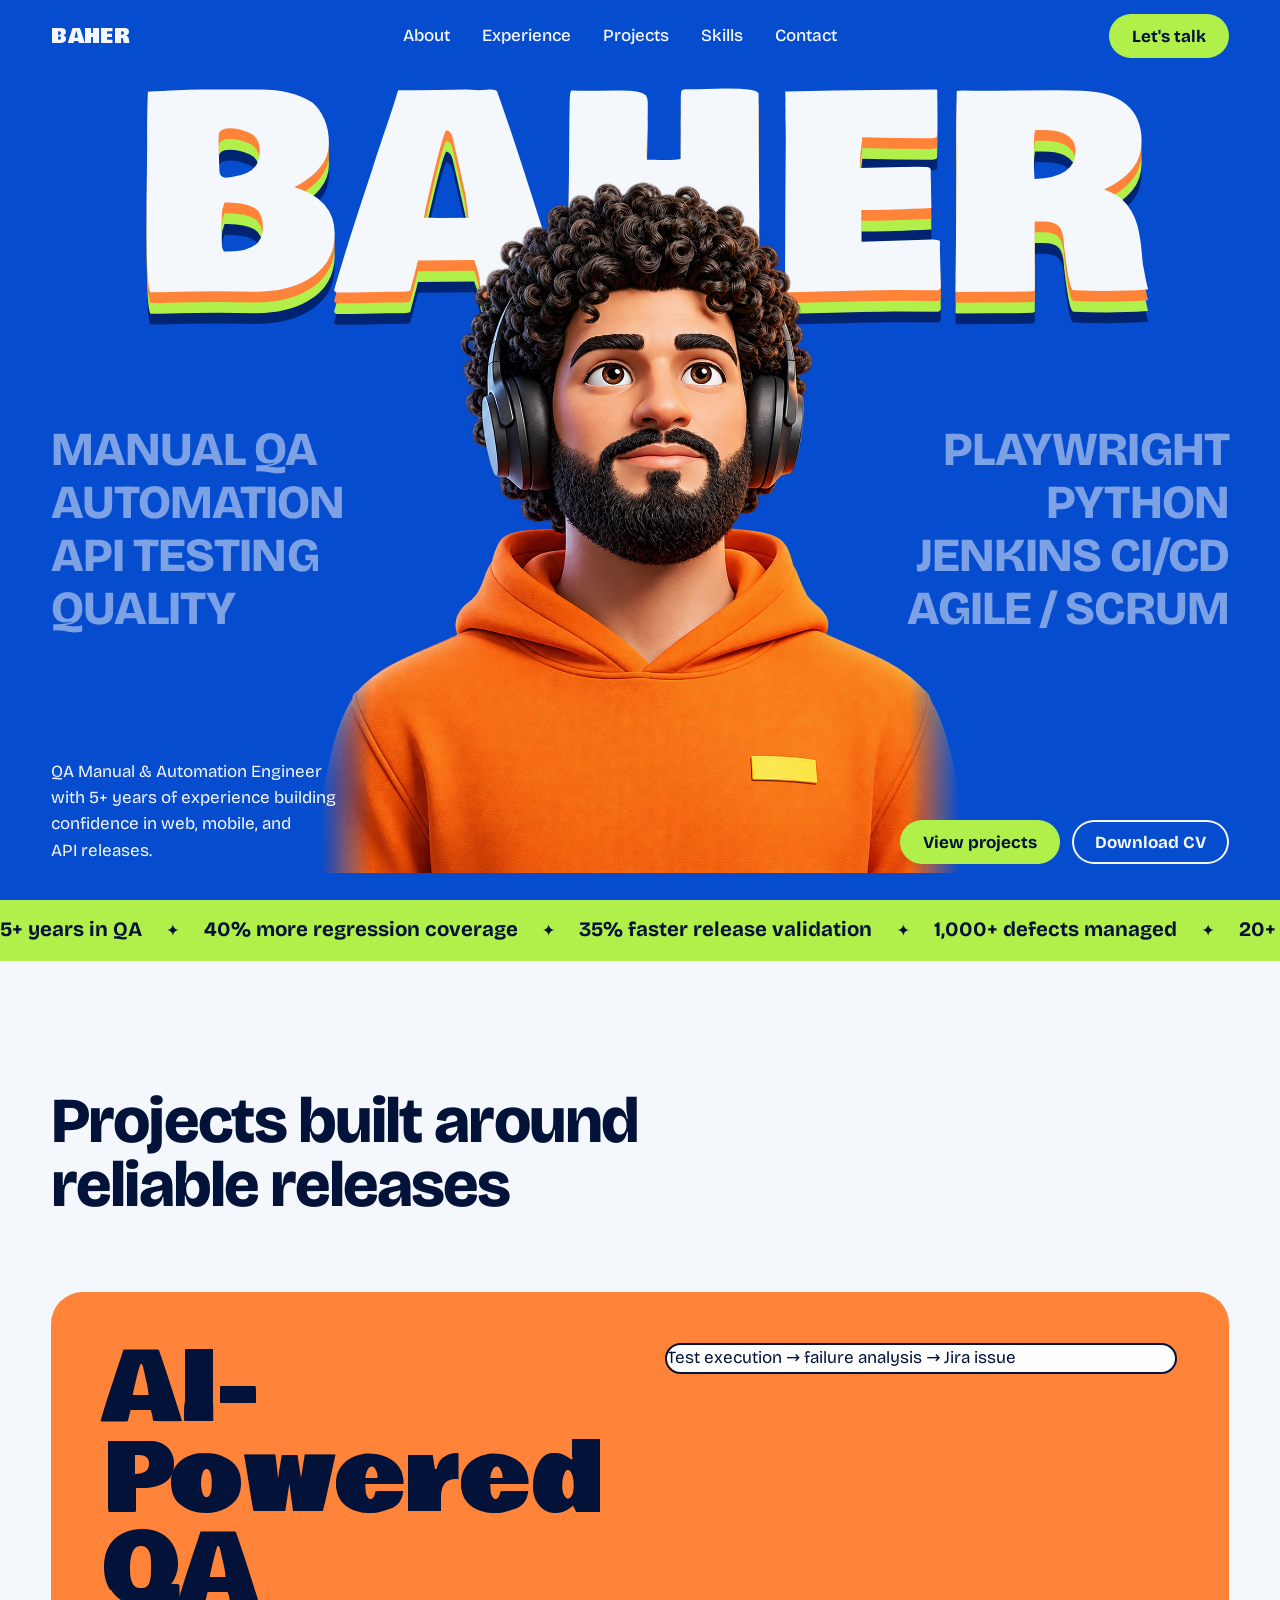
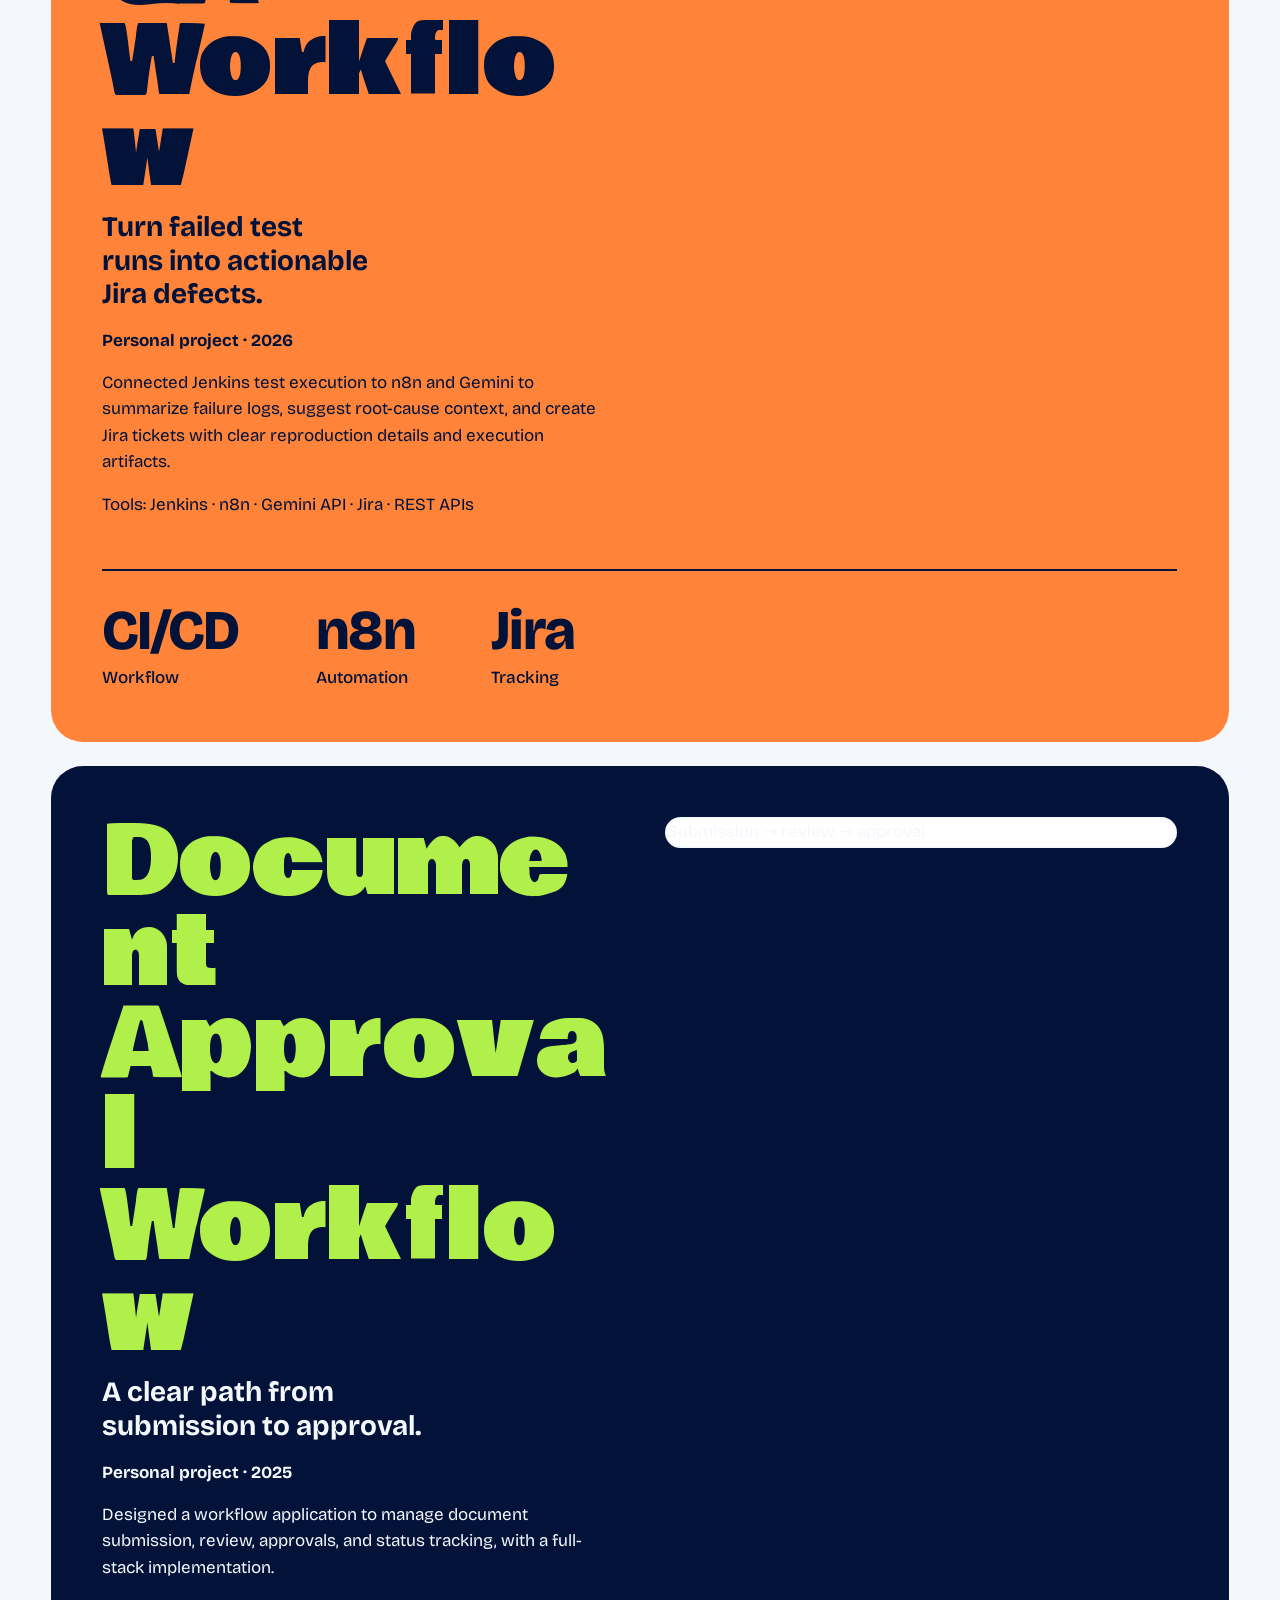
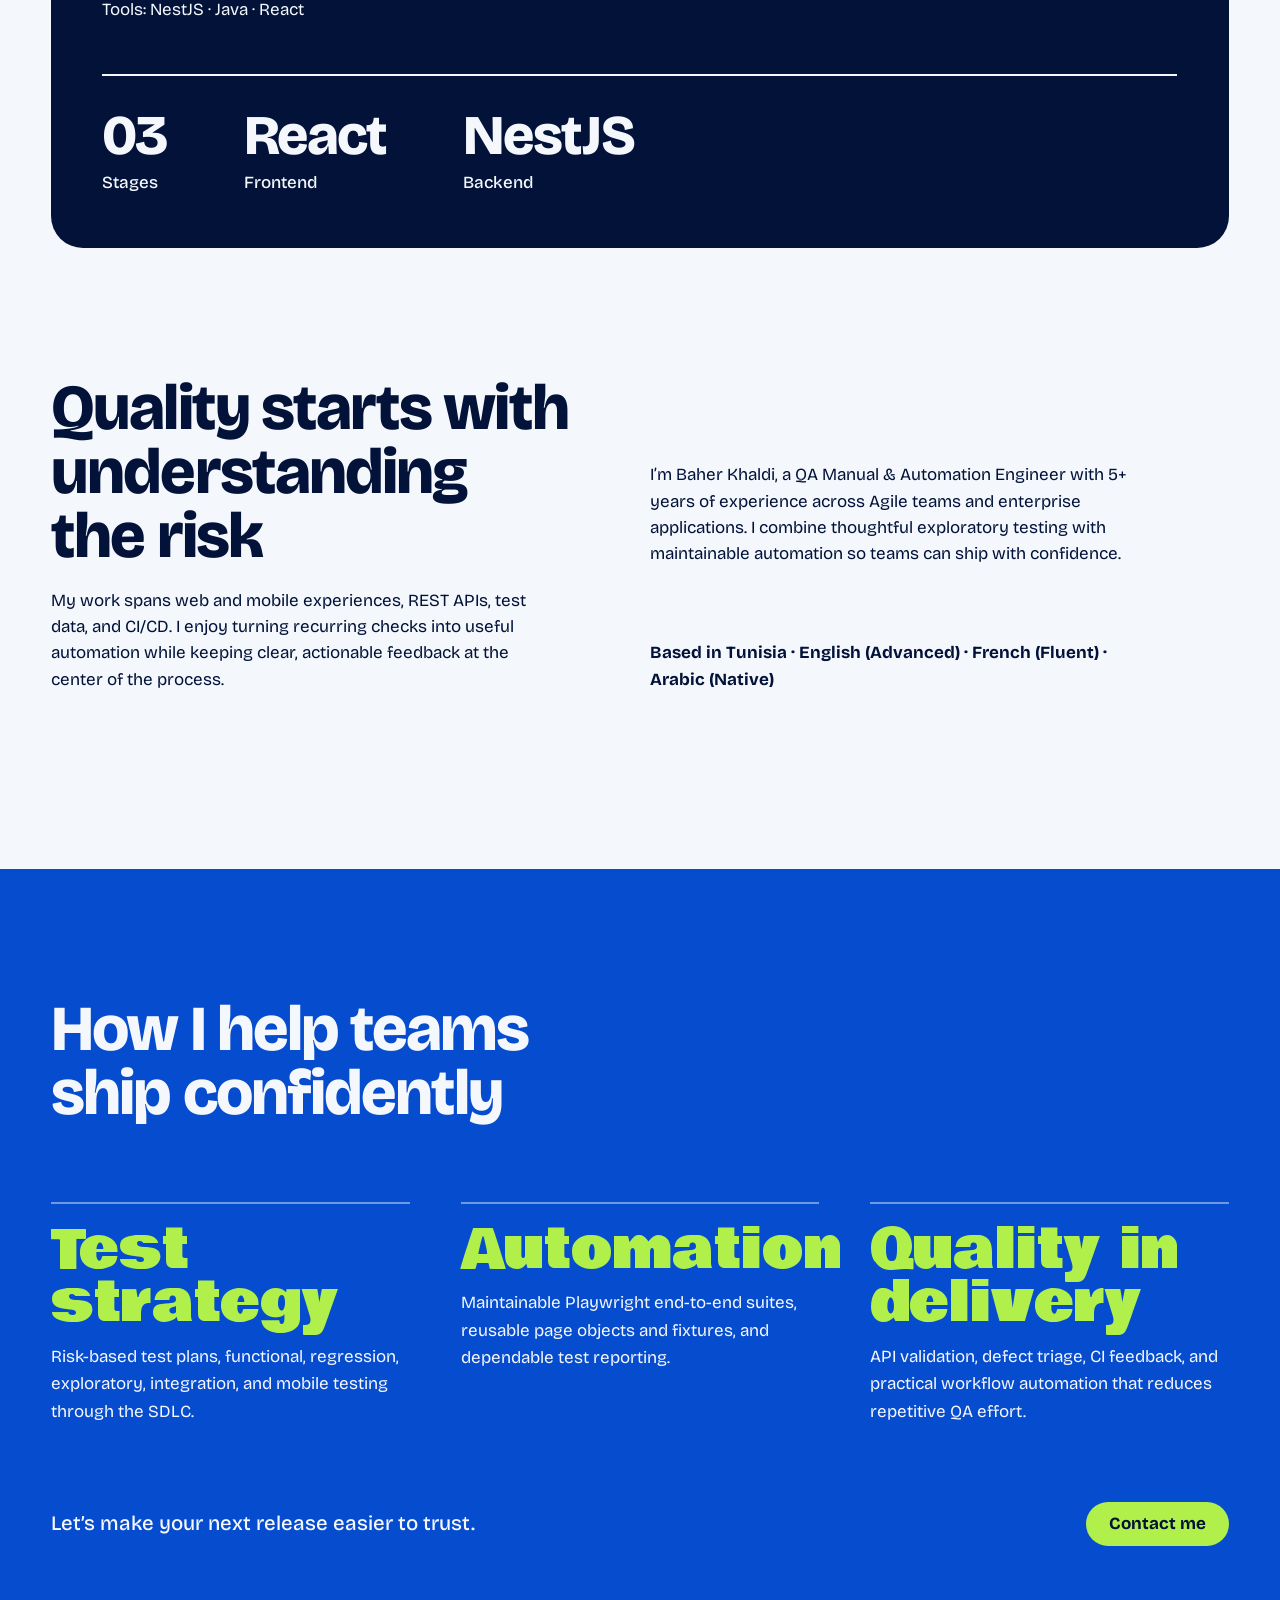
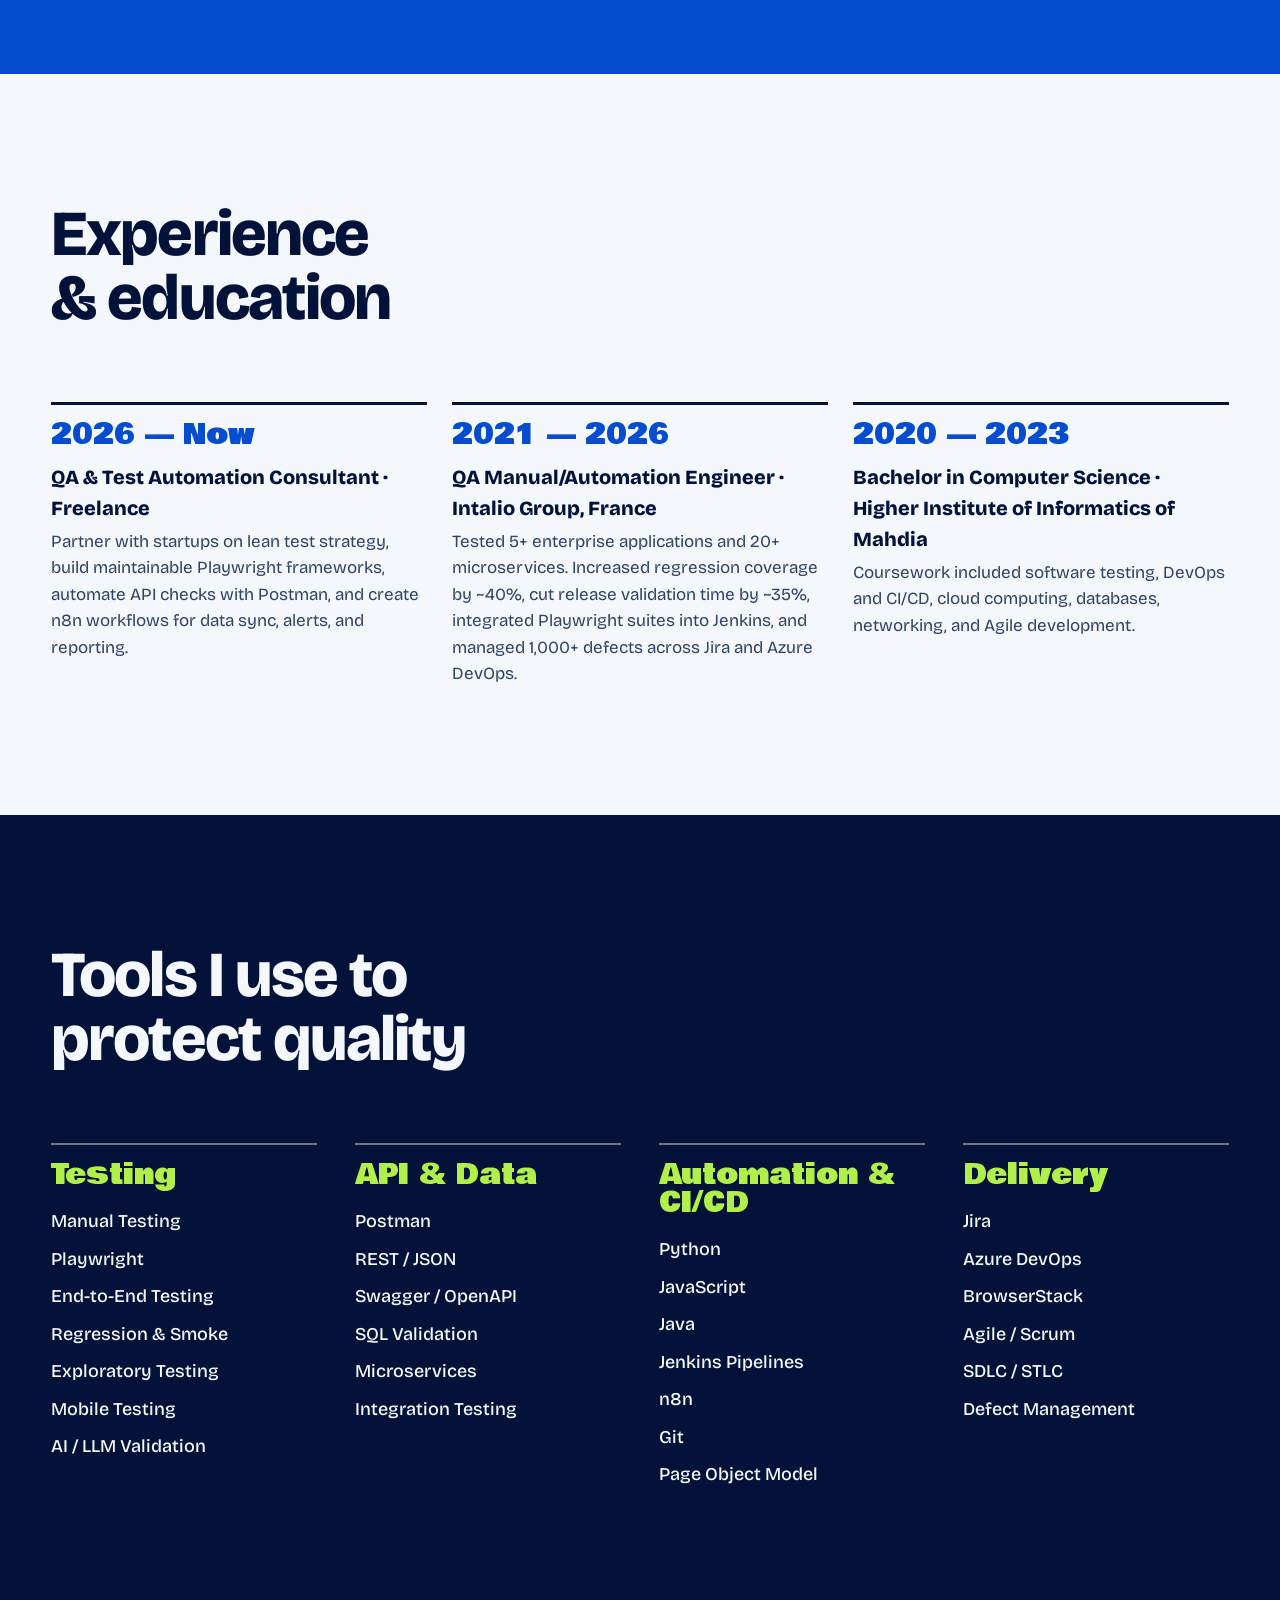
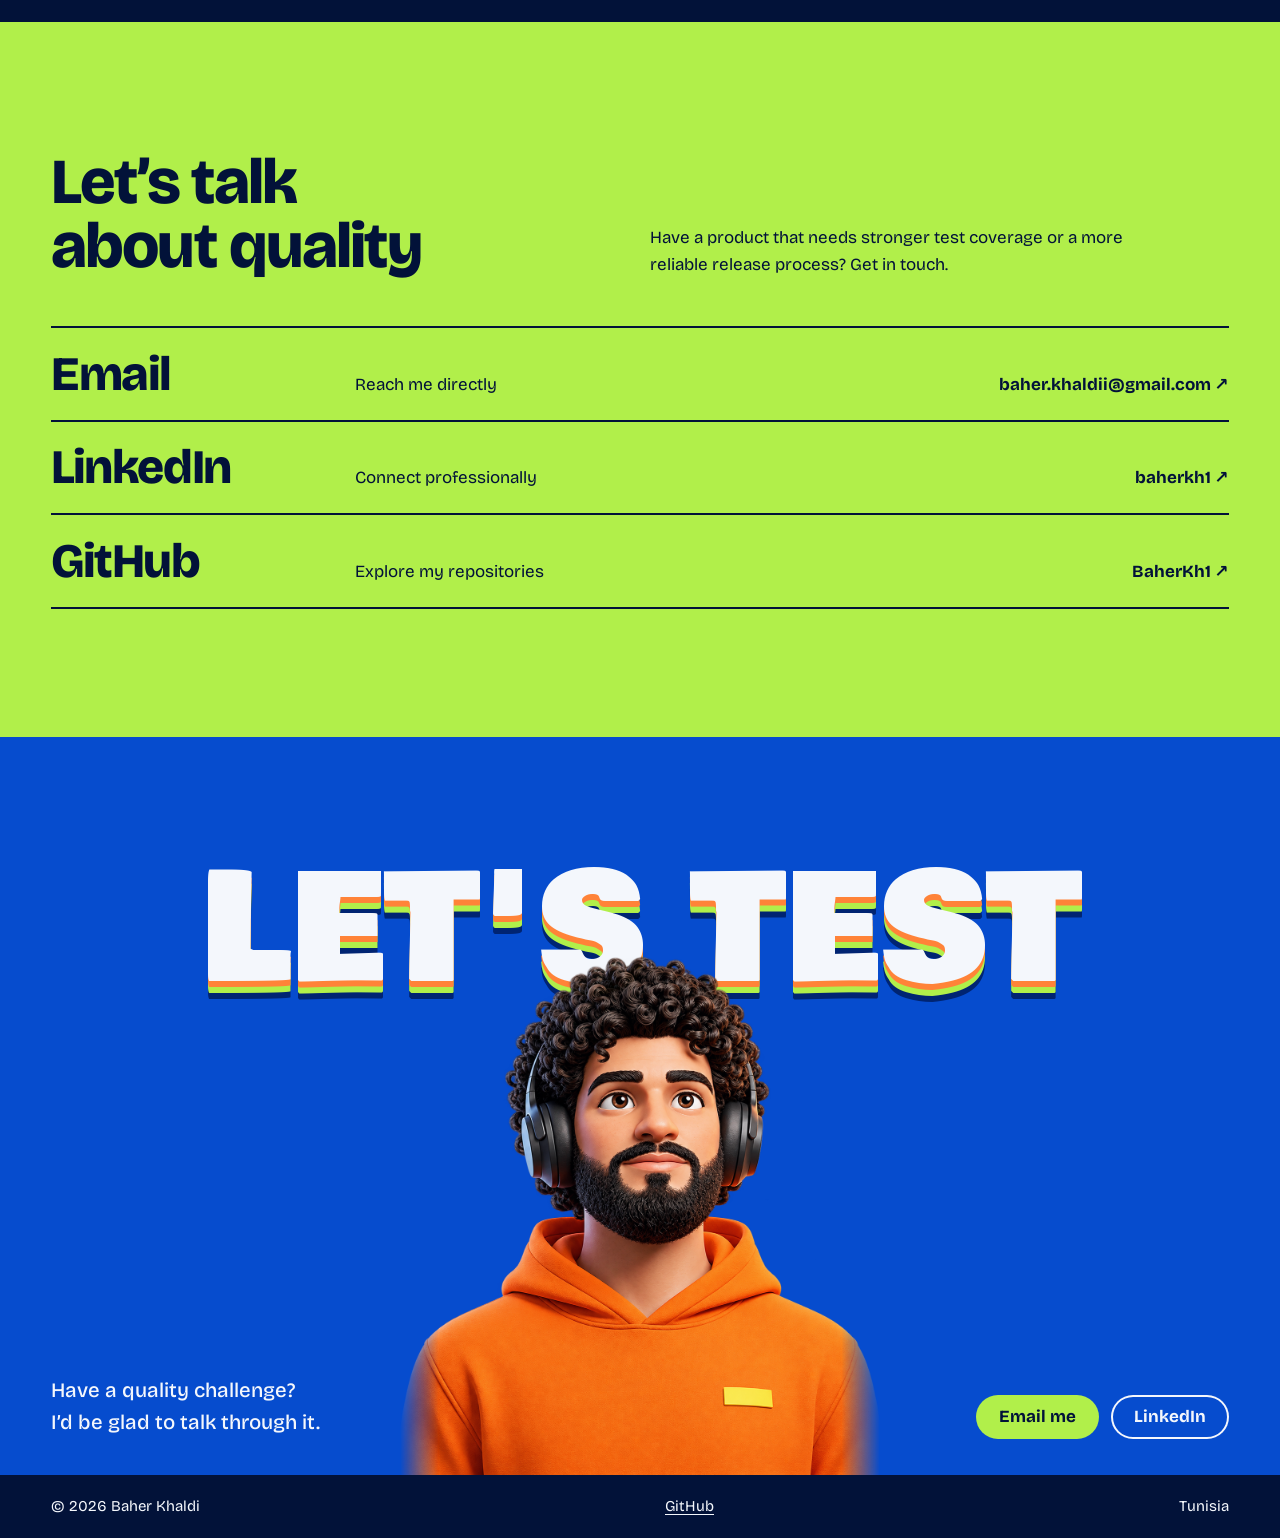
==== index.html @ 4d735256 "first commit" ====
<!doctype html>
<html lang="en">
<head>
  <meta charset="utf-8">
  <meta name="viewport" content="width=device-width, initial-scale=1">
  <script src="/scripts/scroll-restore.js"></script>
  <title>Baher Khaldi · QA Engineer</title>
  <meta name="description" content="Baher Khaldi is a QA Manual and Automation Engineer with 5+ years of experience in Playwright, API testing, and CI/CD.">
  <meta name="theme-color" content="#10131b">
  <script>
    (function () {
      var root = document.documentElement;
      root.classList.add("js-motion");
      window.setTimeout(function () {
        if (!window.__projectPop) root.classList.remove("js-motion");
      }, 2000);
    })();
  </script>
  <link rel="icon" href="assets/favicon.svg" type="image/svg+xml">
  <link rel="stylesheet" href="styles/tokens.css">
  <link rel="stylesheet" href="styles/site.css">
  <link rel="alternate" type="application/rss+xml" title="Baher Khaldi · Blog" href="blog/rss.xml">
  <meta property="og:type" content="website">
  <meta property="og:title" content="Baher Khaldi · QA Engineer">
  <meta property="og:description" content="QA Manual & Automation Engineer · Playwright · Python · API Testing · CI/CD">
  <meta property="og:image" content="assets/og.png">
  <meta name="twitter:card" content="summary_large_image">
  <meta name="twitter:image" content="assets/og.png">
  <script type="application/ld+json">
  {
    "@context": "https://schema.org",
    "@type": "Person",
    "name": "Baher Khaldi",
    "jobTitle": "QA Manual and Automation Engineer",
    "email": "baher.khaldii@gmail.com",
    "sameAs": ["https://github.com/BaherKh1", "https://www.linkedin.com/in/baherkh1/"],
    "knowsAbout": ["Playwright", "Python", "API testing", "Jenkins", "Postman", "n8n", "Jira", "Azure DevOps"]
  }
  </script>
</head>
<body>
  <a class="skip-link" href="#main">Skip to content</a>

  <header class="site-nav" data-nav data-raised="false" data-hidden="false">
    <a class="nav-logo" href="./">BAHER</a>
    <nav class="nav-links" aria-label="Sections">
      <a href="#about">About</a>
      <a href="#experience">Experience</a>
      <a href="#projects">Projects</a>
      <a href="#skills">Skills</a>
      <a href="#contact">Contact</a>
    </nav>
    <a class="btn btn--lime" href="mailto:baher.khaldii@gmail.com">Let's talk</a>
  </header>

  <main id="main">
    <section class="hero" id="top" aria-label="Introduction">
      <h1 class="wordmark">
        <span class="sr-only">Baher Khaldi, QA Manual and Automation Engineer</span>
        <span style="--i:0" aria-hidden="true">B</span><span style="--i:1" aria-hidden="true">A</span><span style="--i:2" aria-hidden="true">H</span><span style="--i:3" aria-hidden="true">E</span><span style="--i:4" aria-hidden="true">R</span>
      </h1>

      <ul class="hero-col hero-col--left" aria-label="What I do">
        <li style="--i:0">MANUAL QA</li>
        <li style="--i:1">AUTOMATION</li>
        <li style="--i:2">API TESTING</li>
        <li style="--i:3">QUALITY</li>
      </ul>

      <ul class="hero-col hero-col--right" aria-label="What I make">
        <li style="--i:0">PLAYWRIGHT</li>
        <li style="--i:1">PYTHON</li>
        <li style="--i:2">JENKINS CI/CD</li>
        <li style="--i:3">AGILE / SCRUM</li>
      </ul>

      <div class="avatar">
        <div class="avatar-plane">
          <img src="Baher.png" alt="Baher Khaldi, QA Manual and Automation Engineer" width="1202" height="1344" fetchpriority="high">
        </div>
      </div>

      <div class="hero-foot">
        <p>QA Manual &amp; Automation Engineer with 5+ years of experience building confidence in web, mobile, and API releases.</p>
        <div class="hero-actions">
          <a class="btn btn--lime" href="#projects">View projects</a>
          <a class="btn btn--ghost" href="assets/Baher_Khaldi_QA_Engineer_CV.pdf" download>Download CV</a>
        </div>
      </div>
    </section>

    <div class="ticker" role="region" aria-label="QA impact" tabindex="0">
      <div class="ticker-track">
        <ul class="ticker-list"><li>5+ years in QA</li><li>40% more regression coverage</li><li>35% faster release validation</li><li>1,000+ defects managed</li><li>20+ microservices tested</li><li>25% fewer escaped defects</li></ul>
        <ul class="ticker-list" aria-hidden="true"><li>5+ years in QA</li><li>40% more regression coverage</li><li>35% faster release validation</li><li>1,000+ defects managed</li><li>20+ microservices tested</li><li>25% fewer escaped defects</li></ul>
      </div>
    </div>

    <section class="flagships" id="projects" aria-labelledby="projects-title">
      <h2 class="section-title" id="projects-title" data-pop-heading>Projects built around reliable releases</h2>
      <article class="flagship flagship--warm" data-pop>
        <div class="flagship-copy"><div><h3>AI-Powered QA Workflow</h3><p class="flagship-tagline">Turn failed test runs into actionable Jira defects.</p></div>
          <p class="flagship-role">Personal project · 2026</p>
          <p>Connected Jenkins test execution to n8n and Gemini to summarize failure logs, suggest root-cause context, and create Jira tickets with clear reproduction details and execution artifacts.</p>
          <p>Tools: Jenkins · n8n · Gemini API · Jira · REST APIs</p>
        </div>
        <figure class="flagship-shot"><p>Test execution → failure analysis → Jira issue</p></figure>
        <dl class="flagship-facts"><div><dt>Workflow</dt><dd>CI/CD</dd></div><div><dt>Automation</dt><dd>n8n</dd></div><div><dt>Tracking</dt><dd>Jira</dd></div></dl>
      </article>
      <article class="flagship flagship--ink" data-pop>
        <div class="flagship-copy"><div><h3>Document Approval Workflow</h3><p class="flagship-tagline">A clear path from submission to approval.</p></div>
          <p class="flagship-role">Personal project · 2025</p>
          <p>Designed a workflow application to manage document submission, review, approvals, and status tracking, with a full-stack implementation.</p>
          <p>Tools: NestJS · Java · React</p>
        </div>
        <figure class="flagship-shot"><p>Submission → review → approval</p></figure>
        <dl class="flagship-facts"><div><dt>Stages</dt><dd>03</dd></div><div><dt>Frontend</dt><dd>React</dd></div><div><dt>Backend</dt><dd>NestJS</dd></div></dl>
      </article>
    </section>

    <section class="lab" id="about" aria-labelledby="about-title">
      <div class="lab-intro"><h2 class="section-title" id="about-title">Quality starts with understanding the risk</h2>
        <p>I’m Baher Khaldi, a QA Manual &amp; Automation Engineer with 5+ years of experience across Agile teams and enterprise applications. I combine thoughtful exploratory testing with maintainable automation so teams can ship with confidence.</p>
        <p>My work spans web and mobile experiences, REST APIs, test data, and CI/CD. I enjoy turning recurring checks into useful automation while keeping clear, actionable feedback at the center of the process.</p>
        <p><strong>Based in Tunisia · English (Advanced) · French (Fluent) · Arabic (Native)</strong></p>
      </div>
    </section>

    <section class="work" aria-labelledby="approach-title">
      <h2 class="section-title" id="approach-title">How I help teams ship confidently</h2>
      <div class="services">
        <div class="service"><h3>Test strategy</h3><p>Risk-based test plans, functional, regression, exploratory, integration, and mobile testing through the SDLC.</p></div>
        <div class="service"><h3>Automation</h3><p>Maintainable Playwright end-to-end suites, reusable page objects and fixtures, and dependable test reporting.</p></div>
        <div class="service"><h3>Quality in delivery</h3><p>API validation, defect triage, CI feedback, and practical workflow automation that reduces repetitive QA effort.</p></div>
      </div>
      <div class="work-foot"><p>Let’s make your next release easier to trust.</p><a class="btn btn--lime" href="mailto:baher.khaldii@gmail.com">Contact me</a></div>
    </section>

    <section class="path" id="experience" aria-labelledby="path-title">
      <h2 class="section-title" id="path-title">Experience &amp; education</h2>
      <ol class="path-list">
        <li><span class="path-year">2026 — Now</span><h3>QA &amp; Test Automation Consultant · Freelance</h3><p>Partner with startups on lean test strategy, build maintainable Playwright frameworks, automate API checks with Postman, and create n8n workflows for data sync, alerts, and reporting.</p></li>
        <li><span class="path-year">2021 — 2026</span><h3>QA Manual/Automation Engineer · Intalio Group, France</h3><p>Tested 5+ enterprise applications and 20+ microservices. Increased regression coverage by ~40%, cut release validation time by ~35%, integrated Playwright suites into Jenkins, and managed 1,000+ defects across Jira and Azure DevOps.</p></li>
        <li><span class="path-year">2020 — 2023</span><h3>Bachelor in Computer Science · Higher Institute of Informatics of Mahdia</h3><p>Coursework included software testing, DevOps and CI/CD, cloud computing, databases, networking, and Agile development.</p></li>
      </ol>
    </section>

    <section class="stack" id="skills" aria-labelledby="stack-title">
      <h2 class="section-title" id="stack-title">Tools I use to protect quality</h2>
      <div class="stack-groups">
        <div class="stack-group"><h3>Testing</h3><ul><li>Manual Testing</li><li>Playwright</li><li>End-to-End Testing</li><li>Regression &amp; Smoke</li><li>Exploratory Testing</li><li>Mobile Testing</li><li>AI / LLM Validation</li></ul></div>
        <div class="stack-group"><h3>API &amp; Data</h3><ul><li>Postman</li><li>REST / JSON</li><li>Swagger / OpenAPI</li><li>SQL Validation</li><li>Microservices</li><li>Integration Testing</li></ul></div>
        <div class="stack-group"><h3>Automation &amp; CI/CD</h3><ul><li>Python</li><li>JavaScript</li><li>Java</li><li>Jenkins Pipelines</li><li>n8n</li><li>Git</li><li>Page Object Model</li></ul></div>
        <div class="stack-group"><h3>Delivery</h3><ul><li>Jira</li><li>Azure DevOps</li><li>BrowserStack</li><li>Agile / Scrum</li><li>SDLC / STLC</li><li>Defect Management</li></ul></div>
      </div>
    </section>

    <section class="channels" id="contact" aria-labelledby="channels-title">
      <div class="channels-intro"><h2 class="section-title" id="channels-title">Let’s talk about quality</h2><p>Have a product that needs stronger test coverage or a more reliable release process? Get in touch.</p></div>
      <ul class="channel-list">
        <li><a href="mailto:baher.khaldii@gmail.com"><span class="channel-name">Email</span><span>Reach me directly</span><span class="channel-handle">baher.khaldii@gmail.com ↗</span></a></li>
        <li><a href="https://www.linkedin.com/in/baherkh1/" target="_blank" rel="noreferrer"><span class="channel-name">LinkedIn</span><span>Connect professionally</span><span class="channel-handle">baherkh1 ↗</span></a></li>
        <li><a href="https://github.com/BaherKh1" target="_blank" rel="noreferrer"><span class="channel-name">GitHub</span><span>Explore my repositories</span><span class="channel-handle">BaherKh1 ↗</span></a></li>
      </ul>
    </section>

    <section class="closing" aria-labelledby="closing-title">
      <h2 class="closing-wordmark" id="closing-title">LET'S TEST</h2>
      <img class="closing-avatar" src="Baher.png" alt="Baher Khaldi" width="1202" height="1344" loading="lazy">
      <div class="closing-foot">
        <p>Have a quality challenge? I’d be glad to talk through it.</p>
        <div class="closing-actions">
          <a class="btn btn--lime" href="mailto:baher.khaldii@gmail.com">Email me</a>
          <a class="btn btn--ghost" href="https://www.linkedin.com/in/baherkh1/" target="_blank" rel="noreferrer">LinkedIn</a>
        </div>
      </div>
    </section>
  </main>

  <footer class="site-footer">
    <span>© 2026 Baher Khaldi</span>
    <a href="https://github.com/BaherKh1" target="_blank" rel="noreferrer">GitHub</a>
    <span>Tunisia</span>
  </footer>

  <script src="scripts/site.js" defer></script>
</body>
</html>
---- styles/tokens.css ----
/* ============================================================
   Design tokens — portfolio clone
   Roles first. Values are the reference palette and can be
   swapped in one place. No component should use raw hex.
   ============================================================ */

@font-face {
  font-family: "Bowlby One";
  src: url("../assets/fonts/bowlby-one-400.woff2") format("woff2");
  font-style: normal;
  font-weight: 400;
  font-display: swap;
}

@font-face {
  font-family: "Bricolage Grotesque";
  src: url("../assets/fonts/bricolage-grotesque-var.woff2") format("woff2");
  font-style: normal;
  font-weight: 200 800;
  font-stretch: 100%;
  font-display: swap;
}

:root {
  /* colour roles */
  --color-bg: #f4f7fc;
  --color-surface: #ffffff;
  --color-surface-strong: #021239;
  --color-surface-accent: #064cce;
  --color-surface-accent-deep: #002472;
  --color-border: #c9d4e8;
  --color-border-input: #314262;
  --color-text: #021239;
  --color-text-muted: #314262;
  --color-text-inverse: #f4f7fc;
  --color-accent: #064cce;
  --color-accent-deep: #002472;
  --color-on-accent: #f4f7fc;
  --color-highlight: #b1ef4a;
  --color-highlight-bright: #befd5a;
  --color-on-highlight: #021239;
  --color-warm: #ff8338;
  --color-on-warm: #021239;
  --color-danger: #b3261e;
  --color-success: #2e7d32;
  --color-live: #46b427;
  --color-focus: #f4f7fc;

  /* type families */
  --font-display: "Bowlby One", "Arial Black", sans-serif;
  --font-sans: "Bricolage Grotesque", system-ui, -apple-system, "Segoe UI", sans-serif;
  --font-mono: ui-monospace, SFMono-Regular, Menlo, Consolas, monospace;

  /* type scale */
  --text-micro: 0.8125rem;   /* 13 */
  --text-sm: 0.9375rem;      /* 15 */
  --text-base: 1.0625rem;    /* 17 */
  --text-lg: 1.25rem;        /* 20 */
  --text-xl: 1.75rem;        /* 28 */
  --text-2xl: 2.5rem;        /* 40 */
  --text-3xl: 3.5rem;        /* 56 */
  --text-display: 4.5rem;    /* 72 */

  --leading-tight: 1;
  --leading-snug: 1.15;
  --leading-body: 1.55;
  --leading-post: 1.7;

  --weight-regular: 400;
  --weight-medium: 500;
  --weight-bold: 700;
  --weight-black: 800;

  /* spacing scale (4 / 8 base) */
  --space-0: 0;
  --space-1: 0.25rem;
  --space-2: 0.5rem;
  --space-3: 0.75rem;
  --space-4: 1rem;
  --space-5: 1.25rem;
  --space-6: 1.5rem;
  --space-7: 1.75rem;
  --space-8: 2rem;
  --space-10: 2.5rem;
  --space-12: 3rem;
  --space-16: 4rem;
  --space-20: 5rem;
  --space-24: 6rem;
  --space-32: 8rem;

  /* layout */
  --layout-gutter: clamp(1.25rem, 4vw, 4rem);
  --layout-section: clamp(4.5rem, 10vw, 9rem);
  --layout-measure: 60ch;
  --layout-post-measure: 44rem;
  --layout-nav-height: 4.5rem;

  /* radius */
  --radius-sm: 0.5rem;
  --radius-md: 0.75rem;
  --radius-lg: 1.25rem;
  --radius-xl: 1.5rem;
  --radius-pill: 999px;

  /* shadow */
  --shadow-none: none;
  --shadow-lift: 0 1px 2px rgba(2, 18, 57, 0.06), 0 8px 24px rgba(2, 18, 57, 0.08);

  /* motion */
  --motion-fast: 160ms;
  --motion-base: 260ms;
  --motion-slow: 700ms;
  --ease-out: cubic-bezier(0.22, 1, 0.36, 1);

  /* z-index */
  --z-raised: 2;
  --z-nav: 50;
}
---- styles/site.css ----
/* ============================================================
   Portfolio clone — component styles
   Every value comes from tokens.css. No borrowed CSS.
   ============================================================ */

/* ---------- base ---------- */
*,
*::before,
*::after {
  box-sizing: border-box;
}

html {
  scroll-behavior: smooth;
  scroll-padding-top: 5rem;
}

body {
  margin: 0;
  min-height: 100svh;
  display: flex;
  flex-direction: column;
  background: var(--color-surface-accent);
  color: var(--color-text-inverse);
  font-family: var(--font-sans);
  font-size: var(--text-base);
  line-height: var(--leading-body);
  -webkit-font-smoothing: antialiased;
  -moz-osx-font-smoothing: grayscale;
}

main {
  flex: 1 0 auto;
}

img,
svg {
  display: block;
  max-width: 100%;
}

h1,
h2,
h3,
h4,
p,
dl,
dd,
figure {
  margin: 0;
}

h1,
h2,
h3,
h4 {
  font-size: inherit;
  font-weight: inherit;
}

ul,
ol {
  margin: 0;
  padding: 0;
  list-style: none;
}

a {
  color: inherit;
  text-decoration: none;
}

button {
  font: inherit;
  color: inherit;
}

:focus-visible {
  outline: 3px solid var(--focus-ring, var(--color-accent));
  outline-offset: 3px;
}

::selection {
  background: var(--color-highlight);
  color: var(--color-on-highlight);
}

.sr-only {
  position: absolute;
  width: 1px;
  height: 1px;
  padding: 0;
  margin: -1px;
  overflow: hidden;
  clip-path: inset(50%);
  white-space: nowrap;
  border: 0;
}

.skip-link {
  position: fixed;
  top: var(--space-3);
  left: var(--space-3);
  z-index: 100;
  padding: var(--space-3) var(--space-5);
  border-radius: var(--radius-pill);
  background: var(--color-highlight);
  color: var(--color-on-highlight);
  font-weight: var(--weight-bold);
  transform: translateY(-150%);
  transition: transform var(--motion-fast) var(--ease-out);
}

.skip-link:focus {
  transform: translateY(0);
}

/* ---------- shared ---------- */
.section {
  padding: var(--layout-section) var(--layout-gutter);
}

.section-title {
  max-width: 16ch;
  font-size: clamp(2rem, 5vw, 4.25rem);
  font-weight: var(--weight-black);
  line-height: 1;
  letter-spacing: -0.03em;
  text-wrap: balance;
}

.link-arrow {
  display: inline-flex;
  gap: 0.4em;
  align-items: baseline;
  font-weight: var(--weight-bold);
  text-decoration: underline;
  text-decoration-thickness: 2px;
  text-underline-offset: 0.25em;
}

.link-arrow span {
  display: inline-block;
  transition: transform var(--motion-fast) var(--ease-out);
}

@media (hover: hover) {
  .link-arrow:hover span {
    transform: translate(2px, -2px);
  }
}

.btn {
  display: inline-flex;
  align-items: center;
  justify-content: center;
  min-height: 2.75rem;
  padding: 0.7em 1.35em;
  border: 0;
  border-radius: var(--radius-pill);
  font-weight: var(--weight-bold);
  line-height: 1;
  white-space: nowrap;
  transition:
    transform var(--motion-fast) var(--ease-out),
    background-color var(--motion-fast) var(--ease-out),
    color var(--motion-fast) var(--ease-out);
}

.btn:active {
  transform: scale(0.97);
}

.btn--lime {
  background: var(--color-highlight);
  color: var(--color-on-highlight);
}

.btn--ghost {
  box-shadow: inset 0 0 0 2px currentColor;
}

@media (hover: hover) {
  .btn--lime:hover {
    background: var(--color-highlight-bright);
  }

  .btn--ghost:hover {
    background: var(--color-text-inverse);
    color: var(--color-text);
  }
}

/* ---------- nav ---------- */
.site-nav {
  position: fixed;
  inset: 0 0 auto;
  z-index: var(--z-nav);
  display: flex;
  align-items: center;
  justify-content: space-between;
  gap: var(--space-4);
  padding: 0.9rem var(--layout-gutter);
  background: transparent;
  color: var(--color-text-inverse);
  will-change: transform;
  transition:
    transform var(--motion-base) var(--ease-out),
    background-color var(--motion-fast) var(--ease-out);
}

.site-nav[data-raised="true"] {
  background: var(--color-text);
}

.site-nav[data-hidden="true"] {
  transform: translateY(var(--nav-hide-y, -100%));
}

.site-nav:focus-within {
  transform: none;
}

.nav-logo {
  font-family: var(--font-display);
  font-size: 1.25rem;
  letter-spacing: 0.02em;
  line-height: 1.55;
}

.nav-links {
  display: none;
  gap: clamp(1.25rem, 2.5vw, 2.25rem);
  font-weight: var(--weight-medium);
}

.nav-links a {
  padding: 0.5rem 0;
}

@media (hover: hover) {
  .nav-links a:hover {
    text-decoration: underline;
    text-decoration-thickness: 2px;
    text-underline-offset: 0.3em;
  }
}

@media (min-width: 50rem) {
  .nav-links {
    display: flex;
  }
}

/* ---------- hero ---------- */
.hero {
  position: relative;
  display: grid;
  grid-template-columns: 1fr 1fr;
  grid-template-areas:
    "wordmark wordmark"
    "avatar avatar"
    "left right"
    "foot foot";
  padding-top: 4.75rem;
  background: var(--color-surface-accent);
  overflow: hidden; /* fallback */
  overflow-x: clip;
  overflow-y: hidden;
  --focus-ring: var(--color-text-inverse);
}

.hero::after {
  content: "";
  grid-area: 3 / 1 / 5 / 3;
  background: var(--color-surface-accent-deep);
}

.wordmark {
  grid-area: wordmark;
  display: flex;
  justify-content: center;
  font-family: var(--font-display);
  font-size: 22.5vw;
  line-height: 0.82;
  color: var(--color-text-inverse);
  text-shadow:
    0 0.04em 0 var(--color-warm),
    0 0.08em 0 var(--color-highlight),
    0 0.12em 0 var(--color-surface-accent-deep);
}

.wordmark span {
  animation: letter-rise var(--motion-slow) var(--ease-out) backwards;
  animation-delay: calc(var(--i, 0) * 45ms);
}

.avatar {
  position: relative;
  z-index: var(--z-raised);
  grid-area: avatar;
  justify-self: center;
  width: min(84vw, 26rem);
  margin-top: -9vw;
  aspect-ratio: 3 / 4;
  transform-origin: top center;
  will-change: transform;
  -webkit-mask-image: linear-gradient(90deg, transparent, #000 8%, #000 92%, transparent);
  mask-image: linear-gradient(90deg, transparent, #000 8%, #000 92%, transparent);
}

.avatar-plane {
  position: absolute;
  inset: 0;
  animation: avatar-rise 0.9s var(--ease-out) 0.15s backwards;
}

.avatar img {
  width: 100%;
  height: 100%;
  object-fit: contain;
  animation: avatar-bob 7s ease-in-out infinite;
}

.hero-col {
  position: relative;
  z-index: var(--z-raised);
  padding: 1.75rem var(--layout-gutter) 0;
  font-size: clamp(1.3rem, 6vw, 2rem);
  font-weight: var(--weight-black);
  line-height: 1.12;
  letter-spacing: -0.02em;
  will-change: transform, opacity;
}

.hero-col--left {
  grid-area: left;
}

.hero-col--right {
  grid-area: right;
  text-align: right;
}

.hero-col li {
  animation: col-in 0.6s var(--ease-out) backwards;
  animation-delay: calc(0.38s + var(--i, 0) * 60ms);
}

.hero-col--left li {
  --from: -1.5rem;
}

.hero-col--right li {
  --from: 1.5rem;
}

.hero-foot {
  position: relative;
  z-index: var(--z-raised);
  grid-area: foot;
  display: flex;
  flex-direction: column;
  gap: var(--space-6);
  padding: 1.75rem var(--layout-gutter) 2.5rem;
  animation: fade-in 0.5s var(--ease-out) 0.7s backwards;
}

.hero-foot p {
  max-width: 34ch;
  text-wrap: pretty;
}

.hero-actions {
  display: flex;
  flex-wrap: wrap;
  gap: var(--space-3);
}

@keyframes letter-rise {
  from {
    opacity: 0;
    transform: translateY(35%);
  }
}

@keyframes avatar-rise {
  from {
    opacity: 0;
    transform: translateY(10%);
  }
}

@keyframes avatar-bob {
  0%,
  100% {
    transform: translateY(0) rotate(0deg);
  }
  50% {
    transform: translateY(-0.6%) rotate(0.25deg);
  }
}

@keyframes col-in {
  from {
    opacity: 0;
    transform: translateX(var(--from, 0));
  }
}

@keyframes fade-in {
  from {
    opacity: 0;
  }
}

@media (min-width: 60rem) {
  .hero {
    display: block;
    height: 100svh;
    min-height: 40rem;
    max-height: 68rem;
    padding-top: 0;
  }

  .hero::after {
    content: none;
  }

  .wordmark {
    position: absolute;
    inset: clamp(4.5rem, 10vh, 6.5rem) 0 auto;
    font-size: min(21vw, 40vh);
  }

  .avatar {
    position: absolute;
    top: 19.5%;
    right: 0;
    bottom: auto;
    left: 0;
    width: min(50vw, 65rem);
    height: auto;
    aspect-ratio: 1202 / 1309;
    margin: 0 auto;
  }

  .hero-col {
    position: absolute;
    top: 47%;
    padding: 0;
    font-size: clamp(1.5rem, min(3.7vw, 5.5vh), 3.75rem);
  }

  .hero-col--left {
    left: var(--layout-gutter);
  }

  .hero-col--right {
    right: var(--layout-gutter);
  }

  .hero-foot {
    position: absolute;
    inset: auto var(--layout-gutter) clamp(1.5rem, 4vh, 2.75rem);
    flex-direction: row;
    align-items: flex-end;
    justify-content: space-between;
    gap: var(--space-8);
    padding: 0;
  }

  .hero-foot p {
    max-width: min(27ch, 24vw);
  }
}

/* ---------- hero: mobile ---------- */
/* Mirrors MOTION.mobile.breakpoint (768px) in scripts/site.js. */
@media (max-width: 48rem) {
  .hero {
    /* 65svh on phones; the floor keeps the head, tag and shoulders
       composed on wide-but-short viewports. */
    --hero-stage: max(var(--hero-height, 65svh), min(var(--hero-min-height, 44rem), 100vw));
    grid-template-areas:
      "stage stage"
      "left right"
      "foot foot";
    grid-template-rows: var(--hero-stage) auto auto;
    padding-top: 0;
  }

  /* Navy panel starts exactly at the bottom of the blue stage. */
  .hero::after {
    grid-area: 2 / 1 / 4 / 3;
  }

  .wordmark {
    position: absolute;
    inset: max(4.75rem, calc(var(--hero-stage) * 0.12)) 0 auto;
    font-size: 23.3vw; /* ~88% of the viewport at the widest glyphs */
  }

  /* Bigger avatar: 80vw across the shoulders, bottom flush with the
     stage, head in front of the lower half of the wordmark. */
  .avatar {
    position: absolute;
    top: calc(var(--hero-stage) * 0.21);
    right: 0;
    left: 0;
    width: min(80vw, 34rem);
    height: calc(var(--hero-stage) * 0.79);
    margin: 0 auto;
    aspect-ratio: auto;
    transform-origin: bottom center;
    -webkit-mask-image: none;
    mask-image: none;
  }

  /* Fade in only: a vertical rise would lift the shoulders off the
     stage edge and open a gap above the navy panel. */
  .avatar-plane {
    animation: fade-in 0.6s var(--ease-out) 0.15s backwards;
  }

  .avatar img {
    object-fit: cover;
    object-position: 50% 0;
    animation: none;
  }

  .hero-col {
    padding: 1.75rem 20px 0;
  }

  .hero-foot {
    padding: 1.75rem 20px 2.5rem;
  }
}

/* ---------- ticker ---------- */
.ticker {
  overflow: hidden;
  background: var(--color-highlight);
  color: var(--color-on-highlight);
  font-size: clamp(1rem, 1.6vw, 1.3rem);
  font-weight: var(--weight-bold);
}

.ticker-track {
  display: flex;
  width: max-content;
  will-change: transform;
  animation: ticker var(--ticker-duration, 30s) linear infinite;
}

.ticker-list {
  display: flex;
  flex-shrink: 0;
}

.ticker li {
  display: flex;
  align-items: center;
  padding: 0.9rem 0;
  white-space: nowrap;
}

.ticker li::after {
  content: "✦";
  margin: 0 1.5rem;
  font-size: 0.8em;
}

.ticker:hover .ticker-track,
.ticker:focus-within .ticker-track {
  animation-play-state: paused;
}

@keyframes ticker {
  to {
    transform: translateX(-50%);
  }
}

/* ---------- flagships ---------- */
.flagships {
  display: grid;
  gap: clamp(1rem, 2vw, 1.5rem);
  padding: var(--layout-section) var(--layout-gutter);
  background: var(--color-bg);
  color: var(--color-text);
}

.flagships .section-title {
  margin-bottom: clamp(1.5rem, 4vw, 3.5rem);
}

.flagship {
  position: relative;
  isolation: isolate;
  display: grid;
  gap: clamp(1.75rem, 4vw, 3.5rem);
  padding: clamp(1.5rem, 4vw, 4rem);
  border-radius: clamp(1.25rem, 2.5vw, 2rem);
}

.flagship--warm {
  background: var(--color-warm);
  color: var(--color-on-warm);
}

.flagship--ink {
  background: var(--color-text);
  color: var(--color-text-inverse);
  --focus-ring: var(--color-text-inverse);
}

.flagship h3 {
  font-family: var(--font-display);
  font-size: clamp(2.75rem, 9vw, 6rem);
  line-height: 0.95;
  overflow-wrap: anywhere;
}

.flagship--ink h3 {
  color: var(--color-highlight);
}

.flagship-tagline {
  max-width: 18ch;
  margin-top: 0.75rem;
  font-size: clamp(1.25rem, 2.2vw, 1.75rem);
  font-weight: var(--weight-bold);
  line-height: 1.2;
  text-wrap: balance;
}

.flagship-copy {
  display: grid;
  align-content: start;
  gap: var(--space-4);
}

.flagship-role {
  font-weight: var(--weight-bold);
}

.flagship-shot {
  overflow: hidden;
  border: 2px solid currentColor;
  border-radius: clamp(0.75rem, 1.5vw, 1.25rem);
  background: var(--color-surface);
}

.flagship-shot img {
  display: block;
  width: 100%;
  height: auto;
}

.flagship-facts {
  display: flex;
  flex-wrap: wrap;
  gap: 1.5rem clamp(2rem, 6vw, 5rem);
  padding-top: clamp(1.25rem, 3vw, 2rem);
  border-top: 2px solid currentColor;
}

.flagship-facts > div {
  display: flex;
  flex-direction: column-reverse;
}

.flagship-facts dd {
  font-size: clamp(2rem, 4.5vw, 3.5rem);
  font-weight: var(--weight-black);
  line-height: 1;
  letter-spacing: -0.03em;
  white-space: nowrap;
}

.flagship-facts dt {
  margin-top: 0.35rem;
  font-weight: var(--weight-medium);
}

@media (min-width: 56rem) {
  .flagship {
    grid-template-columns: 1fr 1fr;
    align-items: start;
  }

  .flagship-copy {
    grid-column: 1;
    grid-row: 1 / span 2;
  }

  .flagship-shot {
    grid-column: 2;
    grid-row: 1 / span 2;
  }

  .flagship-facts {
    grid-column: 1 / -1;
  }
}

/* ---------- project card pop (scroll-triggered) ---------- */
.flagship::after {
  content: "";
  position: absolute;
  inset: 0;
  z-index: -1;
  border-radius: inherit;
  box-shadow: 0 18px 40px rgba(2, 18, 57, 0.22);
  opacity: 0;
  pointer-events: none;
  transition: opacity var(--pop-hover-duration, 180ms) var(--pop-hover-ease, ease-out);
}

/* The hidden state only exists while the head script has flagged JS.
   Without JS the class is never added, so the cards stay visible. */
.js-motion [data-pop-heading] {
  opacity: 0;
  transform: translate3d(0, var(--pop-heading-y, 24px), 0);
  transition:
    opacity var(--pop-heading-duration, 600ms) var(--pop-heading-ease, ease-out),
    transform var(--pop-heading-duration, 600ms) var(--pop-heading-ease, ease-out);
}

.js-motion [data-pop-heading].is-visible {
  opacity: 1;
  transform: none;
}

.js-motion [data-pop-heading].is-armed {
  will-change: transform, opacity;
}

.js-motion [data-pop] {
  opacity: 0;
  transform: translate3d(0, var(--pop-y, 60px), 0) scale(var(--pop-scale, 0.92)) rotate(var(--pop-rotate, 2deg));
  transition:
    opacity var(--pop-fade-duration, 400ms) var(--pop-fade-ease, ease-out) var(--pop-delay, 0ms),
    transform var(--pop-duration, 700ms) var(--pop-ease, cubic-bezier(0.34, 1.56, 0.64, 1)) var(--pop-delay, 0ms);
}

.js-motion [data-pop].is-visible {
  opacity: 1;
  transform: none;
}

.js-motion [data-pop].is-armed {
  will-change: transform, opacity;
}

/* Text inside each card: fade up 12px, 60ms apart, 150ms after the card. */
.js-motion [data-pop] .flagship-copy > * {
  opacity: 0;
  transform: translate3d(0, var(--pop-text-y, 12px), 0);
  transition:
    opacity var(--pop-text-fade-duration, 320ms) var(--pop-child-ease, ease-out)
      calc(var(--pop-delay, 0ms) + var(--pop-text-start, 150ms) + var(--i, 0) * var(--pop-text-step, 60ms)),
    transform var(--pop-text-duration, 480ms) var(--pop-child-ease, ease-out)
      calc(var(--pop-delay, 0ms) + var(--pop-text-start, 150ms) + var(--i, 0) * var(--pop-text-step, 60ms));
}

.js-motion [data-pop].is-visible .flagship-copy > * {
  opacity: 1;
  transform: none;
}

/* Stats/facts: pop in at scale 0.8, 40ms apart, after the text. */
.js-motion [data-pop] .flagship-facts > div {
  opacity: 0;
  transform: scale(var(--pop-tag-scale, 0.8));
  transform-origin: left center;
  transition:
    opacity var(--pop-tag-fade-duration, 280ms) var(--pop-child-ease, ease-out)
      calc(var(--pop-delay, 0ms) + var(--pop-tag-start, 420ms) + var(--i, 0) * var(--pop-tag-step, 40ms)),
    transform var(--pop-tag-duration, 420ms) var(--pop-ease, cubic-bezier(0.34, 1.56, 0.64, 1))
      calc(var(--pop-delay, 0ms) + var(--pop-tag-start, 420ms) + var(--i, 0) * var(--pop-tag-step, 40ms));
}

.js-motion [data-pop].is-visible .flagship-facts > div {
  opacity: 1;
  transform: none;
}

/* Screenshot: settle from a 1.08 zoom once the card has landed. */
.js-motion [data-pop] .flagship-shot > * {
  transform: scale(var(--pop-image-scale, 1.08));
  transition:
    transform var(--pop-image-duration, 900ms) var(--pop-child-ease, ease-out)
      calc(var(--pop-delay, 0ms) + var(--pop-image-start, 700ms));
}

.js-motion [data-pop].is-visible .flagship-shot > * {
  transform: none;
}

/* Keep will-change only for the window in which the card is animating. */
.js-motion [data-pop].is-armed .flagship-copy > *,
.js-motion [data-pop].is-armed .flagship-facts > div,
.js-motion [data-pop].is-armed .flagship-shot > * {
  will-change: transform, opacity;
}

/* Hover is enabled only after the pop has settled, so it cannot fight
   with the entrance transform. */
@media (hover: hover) {
  .flagship.is-settled {
    transition: transform var(--pop-hover-duration, 180ms) var(--pop-hover-ease, ease-out);
  }

  .flagship.is-settled:hover {
    transform: translate3d(0, var(--pop-hover-lift, -6px), 0) scale(var(--pop-hover-scale, 1.02));
  }

  .flagship.is-settled:hover::after {
    opacity: 1;
  }
}

/* ---------- factory strip ---------- */
.factory-strip {
  display: flex;
  flex-wrap: wrap;
  align-items: center;
  gap: 0.5rem 1rem;
  padding: 1.4rem var(--layout-gutter);
  background: var(--color-surface-accent-deep);
  color: var(--color-text-inverse);
  font-size: clamp(1.0625rem, 1.8vw, 1.35rem);
  font-weight: var(--weight-bold);
  transition: background-color var(--motion-fast) var(--ease-out);
  --focus-ring: var(--color-text-inverse);
}

.factory-faces {
  display: flex;
}

.factory-faces img {
  width: 2.5rem;
  height: 2.5rem;
  margin-right: -0.6rem;
  border: 2px solid var(--color-surface-accent-deep);
  border-radius: 50%;
  background: var(--color-bg);
  object-fit: cover;
  object-position: 50% 6%;
}

.factory-faces img:last-child {
  margin-right: 0.25rem;
}

.factory-go {
  margin-left: auto;
  color: var(--color-highlight);
}

.factory-go span {
  display: inline-block;
  transition: transform var(--motion-fast) var(--ease-out);
}

@media (hover: hover) {
  .factory-strip:hover {
    background: var(--color-text);
  }

  .factory-strip:hover .factory-go span {
    transform: translateX(0.25em);
  }
}

/* ---------- lab ---------- */
.lab {
  padding: 0 var(--layout-gutter) var(--layout-section);
  background: var(--color-bg);
  color: var(--color-text);
}

.lab-intro,
.channels-intro {
  display: grid;
  gap: var(--space-5);
  margin-bottom: clamp(2rem, 4vw, 3rem);
}

.lab-intro p,
.channels-intro p {
  max-width: 46ch;
  text-wrap: pretty;
}

.lab-filters {
  display: flex;
  flex-wrap: wrap;
  gap: 0.5rem;
  margin-bottom: 1.25rem;
}

.chip {
  display: inline-flex;
  align-items: center;
  gap: 0.5em;
  min-height: 2.75rem;
  padding: 0 1.1em;
  border: 0;
  border-radius: var(--radius-pill);
  background: transparent;
  box-shadow: inset 0 0 0 2px var(--color-text);
  font-weight: var(--weight-bold);
  cursor: pointer;
  transition:
    transform var(--motion-fast) var(--ease-out),
    background-color var(--motion-fast) var(--ease-out),
    color var(--motion-fast) var(--ease-out);
}

.chip:active {
  transform: scale(0.97);
}

.chip[aria-pressed="true"] {
  background: var(--color-text);
  color: var(--color-text-inverse);
}

.chip-count {
  font-weight: var(--weight-medium);
  font-variant-numeric: tabular-nums;
  opacity: 0.75;
}

.lab-row {
  display: grid;
  gap: 0.35rem 2rem;
  padding: 1.15rem 0;
  border-top: 1px solid var(--color-border);
}

.lab-row:last-child {
  border-bottom: 1px solid var(--color-border);
}

.lab-row h3 {
  font-size: 1.35rem;
  font-weight: var(--weight-black);
  letter-spacing: -0.01em;
  transition: transform var(--motion-fast) var(--ease-out);
}

.lab-row p {
  max-width: 60ch;
  color: var(--color-text-muted);
}

.lab-status {
  display: inline-flex;
  align-items: center;
  gap: 0.5em;
  font-size: 0.9375rem;
  font-weight: var(--weight-bold);
  white-space: nowrap;
}

.lab-status::before {
  content: "";
  width: 0.65em;
  height: 0.65em;
  border-radius: 50%;
  background: var(--color-text-muted);
}

.lab-status[data-status="Live"]::before {
  background: var(--color-live);
}

.lab-status[data-status="Building"]::before {
  background: var(--color-warm);
}

.lab-status[data-status="Open source"]::before {
  background: var(--color-accent);
}

@media (hover: hover) {
  .lab-row:hover h3 {
    transform: translateX(0.4rem);
  }
}

@media (min-width: 56rem) {
  .lab-row {
    grid-template-columns: 17rem 1fr auto;
    align-items: baseline;
  }

  .lab-intro,
  .channels-intro {
    grid-template-columns: 1fr 1fr;
    align-items: end;
  }
}

/* ---------- work ---------- */
.work {
  padding: var(--layout-section) var(--layout-gutter);
  background: var(--color-surface-accent);
  color: var(--color-text-inverse);
  --focus-ring: var(--color-text-inverse);
}

.services {
  display: grid;
  grid-template-columns: repeat(auto-fit, minmax(16rem, 1fr));
  gap: clamp(2rem, 4vw, 3.5rem);
  margin-top: clamp(2.5rem, 6vw, 5rem);
}

.service {
  padding-top: 1.25rem;
  border-top: 2px solid color-mix(in oklab, var(--color-text-inverse) 45%, transparent);
}

.service h3 {
  margin-bottom: 0.75rem;
  font-family: var(--font-display);
  font-size: clamp(2.25rem, 4.2vw, 3.5rem);
  line-height: 1;
  color: var(--color-highlight);
}

.service p {
  max-width: 38ch;
  line-height: 1.6;
}

.work-foot {
  display: flex;
  flex-wrap: wrap;
  align-items: center;
  justify-content: space-between;
  gap: 1.5rem;
  margin-top: clamp(2.5rem, 6vw, 5rem);
}

.work-foot p {
  max-width: 44ch;
  font-size: clamp(1.125rem, 1.6vw, 1.35rem);
  font-weight: var(--weight-medium);
  text-wrap: pretty;
}

/* ---------- trusted ---------- */
.trusted {
  padding: var(--layout-section) var(--layout-gutter);
  background: var(--color-bg);
  color: var(--color-text);
}

.trusted-intro p {
  max-width: 44ch;
  margin-top: 1.25rem;
  color: var(--color-text-muted);
}

.trusted-list {
  display: grid;
  grid-template-columns: repeat(2, minmax(0, 1fr));
  gap: clamp(0.5rem, 1.2vw, 1rem);
  margin-top: clamp(2.5rem, 6vw, 4.5rem);
}

.trusted-list li {
  display: flex;
  flex-direction: column;
  align-items: center;
  justify-content: center;
  gap: 0.5rem;
  aspect-ratio: 4 / 3;
  padding: 12% 14%;
  border-radius: 0.75rem;
  background: var(--tile, var(--color-surface));
}

.trusted-list li[data-tile="accent"] {
  --tile: var(--color-accent);
  color: var(--color-on-accent);
}

.trusted-list li[data-tile="ink"] {
  --tile: var(--color-text);
  color: var(--color-text-inverse);
}

.trusted-list li[data-tile="next"] {
  padding: 0;
  background: var(--color-highlight);
}

.client-mark {
  font-size: clamp(1.05rem, 1.9vw, 1.45rem);
  font-weight: var(--weight-black);
  line-height: 1;
  letter-spacing: -0.03em;
  text-align: center;
}

.client-mark--wide {
  letter-spacing: 0.04em;
  text-transform: uppercase;
  font-weight: var(--weight-bold);
  font-size: clamp(0.8rem, 1.5vw, 1.05rem);
}

.client-mark--italic {
  font-style: italic;
}

.trusted-next {
  display: grid;
  place-items: center;
  width: 100%;
  height: 100%;
  padding: 0.5rem;
  border-radius: inherit;
  background: var(--color-highlight);
  color: var(--color-on-highlight);
  font-family: var(--font-display);
  font-size: clamp(1.25rem, 2.2vw, 1.75rem);
  line-height: 1.05;
  text-align: center;
  transition: background-color var(--motion-fast) var(--ease-out);
}

@media (hover: hover) {
  .trusted-next:hover {
    background: var(--color-highlight-bright);
  }
}

@media (min-width: 48rem) {
  .trusted-list {
    grid-template-columns: repeat(5, minmax(0, 1fr));
  }
}

/* ---------- path ---------- */
.path {
  padding: var(--layout-section) var(--layout-gutter);
  background: var(--color-bg);
  color: var(--color-text);
}

.path-list {
  display: grid;
  grid-template-columns: repeat(auto-fit, minmax(10.5rem, 1fr));
  gap: 2rem clamp(1.25rem, 2vw, 1.75rem);
  margin-top: clamp(2.5rem, 6vw, 4.5rem);
}

.path-list li {
  padding-top: 1rem;
  border-top: 3px solid var(--color-text);
}

.path-year {
  font-family: var(--font-display);
  font-size: 1.75rem;
  line-height: 1;
  color: var(--color-accent);
}

.path-list h3 {
  margin: 0.6rem 0 0.35rem;
  font-size: 1.25rem;
  font-weight: var(--weight-black);
}

.path-list p {
  color: var(--color-text-muted);
}

/* ---------- stack ---------- */
.stack {
  padding: var(--layout-section) var(--layout-gutter);
  background: var(--color-text);
  color: var(--color-text-inverse);
  --focus-ring: var(--color-text-inverse);
}

.stack-groups {
  display: grid;
  grid-template-columns: repeat(auto-fit, minmax(11rem, 1fr));
  gap: 2.5rem clamp(1.5rem, 3vw, 3rem);
  margin-top: clamp(2.5rem, 6vw, 4.5rem);
}

.stack-group {
  padding-top: 1rem;
  border-top: 2px solid color-mix(in oklab, var(--color-text-inverse) 45%, transparent);
}

.stack-group h3 {
  margin-bottom: 0.9rem;
  font-family: var(--font-display);
  font-size: 1.75rem;
  line-height: 1;
  color: var(--color-highlight);
}

.stack-group li {
  padding: 0.3rem 0;
  font-size: 1.125rem;
  font-weight: var(--weight-medium);
}

/* ---------- channels ---------- */
.channels {
  padding: var(--layout-section) var(--layout-gutter);
  background: var(--color-highlight);
  color: var(--color-text);
  --focus-ring: var(--color-text);
}

.channel-list a {
  display: grid;
  gap: 0.25rem 2rem;
  padding: 1.35rem 0;
  border-top: 2px solid var(--color-text);
  transition:
    background-color var(--motion-fast) var(--ease-out),
    color var(--motion-fast) var(--ease-out),
    padding var(--motion-fast) var(--ease-out);
}

.channel-list li:last-child a {
  border-bottom: 2px solid var(--color-text);
}

.channel-name {
  font-size: clamp(1.75rem, 4vw, 3rem);
  font-weight: var(--weight-black);
  line-height: 1;
  letter-spacing: -0.03em;
}

.channel-handle {
  font-weight: var(--weight-bold);
  white-space: nowrap;
}

@media (hover: hover) {
  .channel-list a:hover {
    padding-inline: 1rem;
    background: var(--color-text);
    color: var(--color-highlight);
  }
}

@media (min-width: 56rem) {
  .channel-list a {
    grid-template-columns: 17rem 1fr auto;
    align-items: baseline;
  }
}

/* ---------- closing ---------- */
.closing {
  position: relative;
  display: grid;
  justify-items: center;
  padding-top: var(--layout-section);
  background: var(--color-surface-accent);
  overflow: hidden;
  --focus-ring: var(--color-text-inverse);
}

.closing-wordmark {
  font-family: var(--font-display);
  font-size: 11.5vw;
  line-height: 0.9;
  color: var(--color-text-inverse);
  text-shadow:
    0 0.04em 0 var(--color-warm),
    0 0.08em 0 var(--color-highlight),
    0 0.12em 0 var(--color-surface-accent-deep);
  white-space: nowrap;
}

.closing-avatar {
  position: relative;
  z-index: var(--z-raised);
  width: min(80vw, 30rem);
  height: auto;
  margin-top: -3.5vw;
  -webkit-mask-image: linear-gradient(90deg, transparent, #000 8%, #000 92%, transparent);
  mask-image: linear-gradient(90deg, transparent, #000 8%, #000 92%, transparent);
}

.closing-foot {
  display: flex;
  flex-direction: column;
  gap: 1.25rem;
  width: 100%;
  padding: 1.75rem var(--layout-gutter) 2.5rem;
  background: var(--color-surface-accent-deep);
}

.closing-foot p {
  max-width: 30ch;
  font-size: clamp(1.125rem, 1.6vw, 1.35rem);
  font-weight: var(--weight-medium);
  text-wrap: balance;
}

.closing-actions {
  display: flex;
  flex-wrap: wrap;
  gap: var(--space-3);
}

@media (min-width: 60rem) {
  .closing-foot {
    position: absolute;
    inset: auto 0 0;
    z-index: var(--z-raised);
    flex-direction: row;
    align-items: flex-end;
    justify-content: space-between;
    background: transparent;
    pointer-events: none;
    padding-bottom: clamp(1.5rem, 4vh, 2.75rem);
  }

  .closing-foot > * {
    pointer-events: auto;
  }
}

/* ---------- footer ---------- */
.site-footer {
  display: flex;
  flex-wrap: wrap;
  justify-content: space-between;
  gap: 0.5rem 2rem;
  padding: 1.25rem var(--layout-gutter);
  background: var(--color-text);
  color: var(--color-text-inverse);
  font-size: 0.9375rem;
  --focus-ring: var(--color-text-inverse);
}

.site-footer a {
  text-decoration: underline;
  text-underline-offset: 0.2em;
}

/* ---------- factory page ---------- */
.factory-page {
  background: var(--color-surface-accent);
  color: var(--color-text-inverse);
}

.factory-hero {
  padding: clamp(7rem, 16vw, 12rem) var(--layout-gutter) var(--layout-section);
  --focus-ring: var(--color-text-inverse);
}

.factory-hero h1 {
  font-family: var(--font-display);
  font-size: clamp(3.25rem, 13vw, 11rem);
  line-height: 0.92;
  color: var(--color-highlight);
}

.factory-tagline {
  margin-top: 1rem;
  font-size: clamp(1.35rem, 2.6vw, 2.25rem);
  font-weight: var(--weight-black);
  line-height: 1.15;
}

.factory-intro {
  max-width: 54ch;
  margin-top: 1.5rem;
  font-size: clamp(1.0625rem, 1.4vw, 1.25rem);
  line-height: 1.6;
}

.factory-links {
  display: flex;
  flex-wrap: wrap;
  gap: var(--space-3);
  margin-top: 2rem;
}

.floor {
  padding: 0 var(--layout-gutter) var(--layout-section);
}

.floor-count {
  display: flex;
  align-items: center;
  gap: 0.6em;
  font-size: clamp(1.5rem, 3.4vw, 2.75rem);
  font-weight: var(--weight-black);
  line-height: 1.1;
  letter-spacing: -0.02em;
}

.floor-dot {
  flex: none;
  width: 0.6em;
  height: 0.6em;
  border-radius: 50%;
  background: var(--color-highlight);
  animation: floor-pulse 1.8s var(--ease-out) infinite;
}

@keyframes floor-pulse {
  from {
    box-shadow: 0 0 0 0 color-mix(in oklab, var(--color-highlight) 70%, transparent);
  }
  to {
    box-shadow: 0 0 0 0.7em transparent;
  }
}

.floor-rooms {
  display: grid;
  gap: clamp(0.75rem, 1.5vw, 1.25rem);
  margin-top: clamp(1.5rem, 3vw, 2.5rem);
}

.floor-room {
  padding: clamp(1.25rem, 3vw, 2.5rem) clamp(1.25rem, 3vw, 2.5rem) 0;
  border-radius: var(--radius-xl);
  background: var(--color-warm);
  color: var(--color-on-warm);
  overflow: hidden;
  --focus-ring: var(--color-text);
}

.floor-room:nth-child(3n + 2) {
  background: var(--color-highlight);
  color: var(--color-on-highlight);
}

.floor-room:nth-child(3n + 3) {
  background: var(--color-bg);
  color: var(--color-text);
}

.floor-room h3 {
  display: flex;
  align-items: baseline;
  justify-content: space-between;
  gap: 1rem;
  font-family: var(--font-display);
  font-size: clamp(2rem, 6vw, 4.5rem);
  line-height: 1;
}

.floor-room h3 span {
  font-size: 0.6em;
}

.floor-room ul {
  display: flex;
  flex-wrap: wrap;
  align-items: flex-end;
  gap: 1.5rem clamp(0.75rem, 2vw, 2rem);
  margin-top: clamp(1.5rem, 3vw, 2.5rem);
}

.floor-room li {
  position: relative;
  display: grid;
  justify-items: center;
  width: clamp(8rem, 14vw, 12rem);
  padding-top: 0;
  text-align: center;
}

.floor-room li::before {
  content: "";
  position: absolute;
  top: 0.5rem;
  left: 50%;
  width: 0.75rem;
  height: 0.75rem;
  border: 2px solid var(--color-text);
  border-radius: 50%;
  background: var(--color-live);
  transform: translateX(-50%);
}

.floor-room img {
  width: 100%;
  height: clamp(11rem, 19vw, 16rem);
  object-fit: contain;
  object-position: bottom;
  animation: floor-bob 2.6s ease-in-out infinite alternate;
  animation-delay: calc(var(--i, 0) * -0.7s);
}

.floor-room b {
  margin-top: 0.5rem;
  font-size: 0.9375rem;
}

.floor-room small {
  color: currentColor;
  opacity: 0.7;
  font-size: 0.8125rem;
}

@keyframes floor-bob {
  to {
    transform: translateY(-0.5rem);
  }
}

@media (min-width: 75rem) {
  .floor-rooms {
    grid-template-columns: repeat(3, minmax(0, 1fr));
  }

  .floor-room {
    display: flex;
    min-height: 30rem;
    flex-direction: column;
  }

  .floor-room h3 {
    font-size: clamp(2rem, 3.6vw, 3.25rem);
  }

  .floor-room ul {
    flex: 1;
    align-items: flex-end;
    justify-content: center;
    margin-top: auto;
  }

  .floor-room li {
    width: clamp(8rem, 10vw, 9rem);
  }

  .floor-room img {
    height: clamp(10rem, 13vw, 12rem);
  }
}

.floor-note {
  max-width: 60ch;
  margin-top: 1.5rem;
  color: color-mix(in oklab, var(--color-text-inverse) 78%, transparent);
}

.floor-note a {
  color: var(--color-highlight);
}

.office {
  padding: 0 var(--layout-gutter) var(--layout-section);
}

.office-frame {
  margin: clamp(1.5rem, 3vw, 2.5rem) 0 1.25rem;
  overflow: hidden;
  border: 3px solid var(--color-text);
  border-radius: var(--radius-xl);
  background: var(--color-text);
  aspect-ratio: 16 / 10;
}

.office-frame img {
  width: 100%;
  height: 100%;
  object-fit: cover;
}

.office-caption {
  display: flex;
  flex-wrap: wrap;
  align-items: baseline;
  justify-content: space-between;
  gap: 0.5rem 1rem;
}

.office-caption a {
  color: var(--color-highlight);
}

.factory-cast {
  padding: var(--layout-section) var(--layout-gutter);
  background: var(--color-highlight);
  color: var(--color-on-highlight);
  --focus-ring: var(--color-text);
}

.factory-cast ul {
  display: grid;
  grid-template-columns: repeat(auto-fit, minmax(9.5rem, 1fr));
  gap: 2rem clamp(1rem, 2.5vw, 2.5rem);
  margin-top: clamp(2.5rem, 6vw, 4.5rem);
}

.factory-cast img {
  width: 100%;
  height: clamp(11rem, 20vw, 17rem);
  object-fit: contain;
  object-position: bottom left;
}

.factory-cast h3 {
  margin-top: 1rem;
  padding-top: 0.75rem;
  border-top: 3px solid var(--color-text);
  font-family: var(--font-display);
  font-size: 1.35rem;
  line-height: 1;
}

.factory-cast p {
  margin-top: 0.5rem;
  line-height: 1.45;
}

.factory-steps {
  padding: var(--layout-section) var(--layout-gutter);
  background: var(--color-bg);
  color: var(--color-text);
}

.factory-steps ol {
  display: grid;
  grid-template-columns: repeat(auto-fit, minmax(13rem, 1fr));
  gap: 2rem clamp(1.25rem, 2.5vw, 2.5rem);
  margin-top: clamp(2.5rem, 6vw, 4.5rem);
}

.factory-steps li {
  padding-top: 1rem;
  border-top: 3px solid var(--color-text);
}

.factory-step-n {
  font-family: var(--font-display);
  font-size: 1.75rem;
  line-height: 1;
  color: var(--color-accent);
}

.factory-steps h3 {
  margin: 0.6rem 0 0.35rem;
  font-size: 1.35rem;
  font-weight: var(--weight-black);
}

.factory-steps p {
  color: var(--color-text-muted);
}

.factory-cta {
  display: flex;
  flex-wrap: wrap;
  align-items: center;
  justify-content: space-between;
  gap: 1.5rem;
  padding: var(--layout-section) var(--layout-gutter);
  background: var(--color-surface-accent);
  color: var(--color-text-inverse);
  --focus-ring: var(--color-text-inverse);
}

.factory-cta p {
  max-width: 18ch;
  font-size: clamp(1.75rem, 4vw, 3.25rem);
  font-weight: var(--weight-black);
  line-height: 1.05;
  letter-spacing: -0.03em;
}

@media (max-width: 47.99rem) {
  .office-frame {
    aspect-ratio: 3 / 4;
  }
}

/* ---------- blog index ---------- */
.blog-page {
  background: var(--color-bg);
  color: var(--color-text);
}

.blog-hero {
  padding: clamp(7rem, 16vw, 12rem) var(--layout-gutter) clamp(3rem, 6vw, 5rem);
  background: var(--color-surface-accent);
  color: var(--color-text-inverse);
  --focus-ring: var(--color-text-inverse);
}

.blog-hero h1 {
  font-family: var(--font-display);
  font-size: clamp(3.25rem, 13vw, 11rem);
  line-height: 0.92;
  color: var(--color-highlight);
}

.blog-hero p {
  max-width: 40ch;
  margin-top: 1rem;
  font-size: clamp(1.25rem, 2.2vw, 1.875rem);
  font-weight: var(--weight-black);
  line-height: 1.2;
}

.blog-list {
  padding: clamp(2rem, 5vw, 4rem) var(--layout-gutter) var(--layout-section);
}

.blog-list li {
  border-bottom: 2px solid var(--color-text);
}

.blog-list a {
  display: grid;
  gap: 0.6rem;
  padding: clamp(1.5rem, 3vw, 2.5rem) 0;
}

.blog-list time {
  font-size: 0.9375rem;
  font-weight: var(--weight-bold);
  color: var(--color-text-muted);
}

.blog-list h2 {
  max-width: 24ch;
  font-size: clamp(1.75rem, 4vw, 3.25rem);
  font-weight: var(--weight-black);
  line-height: 1.02;
  letter-spacing: -0.03em;
  text-wrap: balance;
}

.blog-list p {
  max-width: 60ch;
  font-size: clamp(1.0625rem, 1.3vw, 1.1875rem);
  line-height: 1.55;
  color: var(--color-text-muted);
}

.blog-more {
  font-weight: var(--weight-black);
  color: var(--color-accent);
}

.blog-more span {
  display: inline-block;
  transition: transform var(--motion-base) var(--ease-out);
}

.blog-list a:hover .blog-more span {
  transform: translateX(0.3rem);
}

.blog-list a:focus-visible,
.post-back:focus-visible,
.post-body a:focus-visible {
  outline: 3px solid var(--color-accent);
  outline-offset: 4px;
}

/* ---------- post ---------- */
.post-page {
  background: var(--color-bg);
  color: var(--color-text);
}

.post-head {
  padding: clamp(7rem, 14vw, 10rem) var(--layout-gutter) clamp(2.5rem, 5vw, 4rem);
  background: var(--color-surface-accent);
  color: var(--color-text-inverse);
  --focus-ring: var(--color-text-inverse);
}

.post-back {
  display: inline-block;
  margin-bottom: 1.5rem;
  font-weight: var(--weight-bold);
  color: var(--color-highlight);
}

.post-head h1 {
  max-width: 20ch;
  font-size: clamp(2.25rem, 6vw, 4.75rem);
  font-weight: var(--weight-black);
  line-height: 1;
  letter-spacing: -0.03em;
  text-wrap: balance;
}

.post-meta {
  margin-top: 1.25rem;
  font-size: 1rem;
  font-weight: 600;
}

.post-body {
  max-width: var(--layout-post-measure);
  padding: clamp(2.5rem, 6vw, 4.5rem) var(--layout-gutter) var(--layout-section);
  font-size: clamp(1.0625rem, 1.25vw, 1.1875rem);
  line-height: var(--leading-post);
}

.post-body > * + * {
  margin-top: 1.25em;
}

.post-body h2 {
  margin-top: 2.2em;
  font-size: clamp(1.5rem, 2.6vw, 2rem);
  font-weight: var(--weight-black);
  line-height: 1.15;
  letter-spacing: -0.02em;
}

.post-body ul,
.post-body ol {
  padding-left: 1.25em;
  list-style: disc;
}

.post-body ol {
  list-style: decimal;
}

.post-body li + li {
  margin-top: 0.5em;
}

.post-body a {
  font-weight: var(--weight-bold);
  color: var(--color-accent);
  text-decoration: underline;
  text-underline-offset: 0.2em;
}

.post-body code {
  padding: 0.1em 0.35em;
  border-radius: 0.3em;
  background: var(--color-border);
  font-family: var(--font-mono);
  font-size: 0.92em;
}

.post-body blockquote {
  margin: 1.5em 0;
  padding-left: 1.25rem;
  border-left: 3px solid var(--color-accent);
  font-weight: var(--weight-medium);
}

.post-body strong {
  font-weight: var(--weight-black);
}

/* ---------- 404 ---------- */
.error-page main {
  display: flex;
  flex-direction: column;
}

.not-found {
  display: grid;
  flex: 1;
  place-items: center;
  min-height: 70vh;
  padding: var(--layout-section) var(--layout-gutter);
  background: var(--color-surface-accent);
  color: var(--color-text-inverse);
  text-align: center;
  --focus-ring: var(--color-text-inverse);
}

.not-found h1 {
  font-family: var(--font-display);
  font-size: clamp(3.5rem, 14vw, 10rem);
  line-height: 0.9;
  color: var(--color-highlight);
}

.not-found p {
  max-width: 34ch;
  margin: 1.25rem auto 2rem;
}

/* ---------- motion preferences ---------- */
@media (prefers-reduced-motion: reduce) {
  html {
    scroll-behavior: auto;
  }

  *,
  *::before,
  *::after {
    animation-duration: 0.01ms !important;
    animation-delay: 0s !important;
    animation-iteration-count: 1 !important;
    transition-duration: 0.01ms !important;
  }

  .ticker-track {
    animation: none;
    transform: none;
    will-change: auto;
  }

  /* Scroll-linked hero motion is also disabled in JS; this keeps the
     final, readable state if a preference flips after load. */
  .hero-col,
  .avatar,
  .wordmark,
  .site-nav {
    transform: none !important;
  }

  .hero-col {
    opacity: 1 !important;
  }

  /* Project cards: final state immediately, no stagger or transforms. */
  .js-motion [data-pop-heading],
  .js-motion [data-pop],
  .js-motion [data-pop] .flagship-copy > *,
  .js-motion [data-pop] .flagship-facts > div,
  .js-motion [data-pop] .flagship-shot > * {
    opacity: 1 !important;
    transform: none !important;
    transition: none !important;
  }

  .js-motion [data-pop].is-armed,
  .js-motion [data-pop-heading].is-armed {
    will-change: auto !important;
  }

  .flagship.is-settled:hover {
    transform: none !important;
  }

  .flagship.is-settled:hover::after {
    opacity: 0 !important;
  }
}
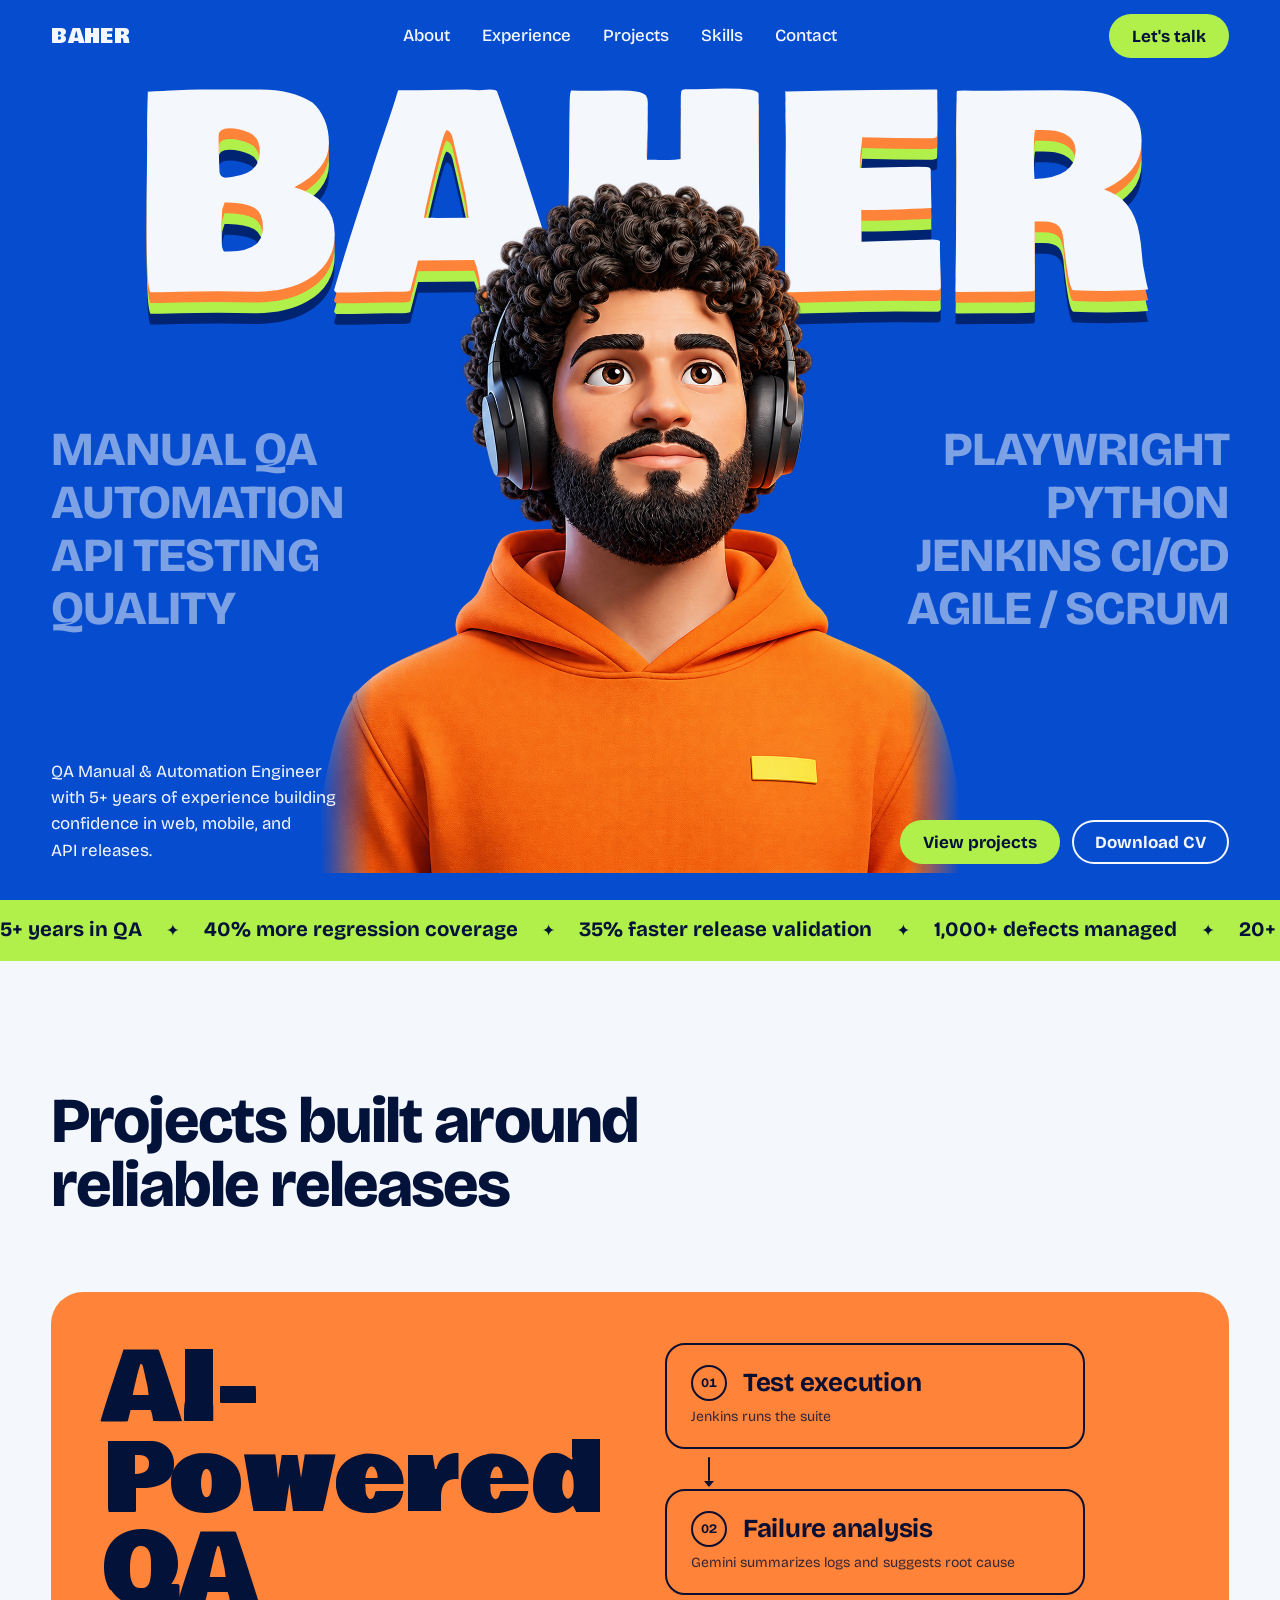
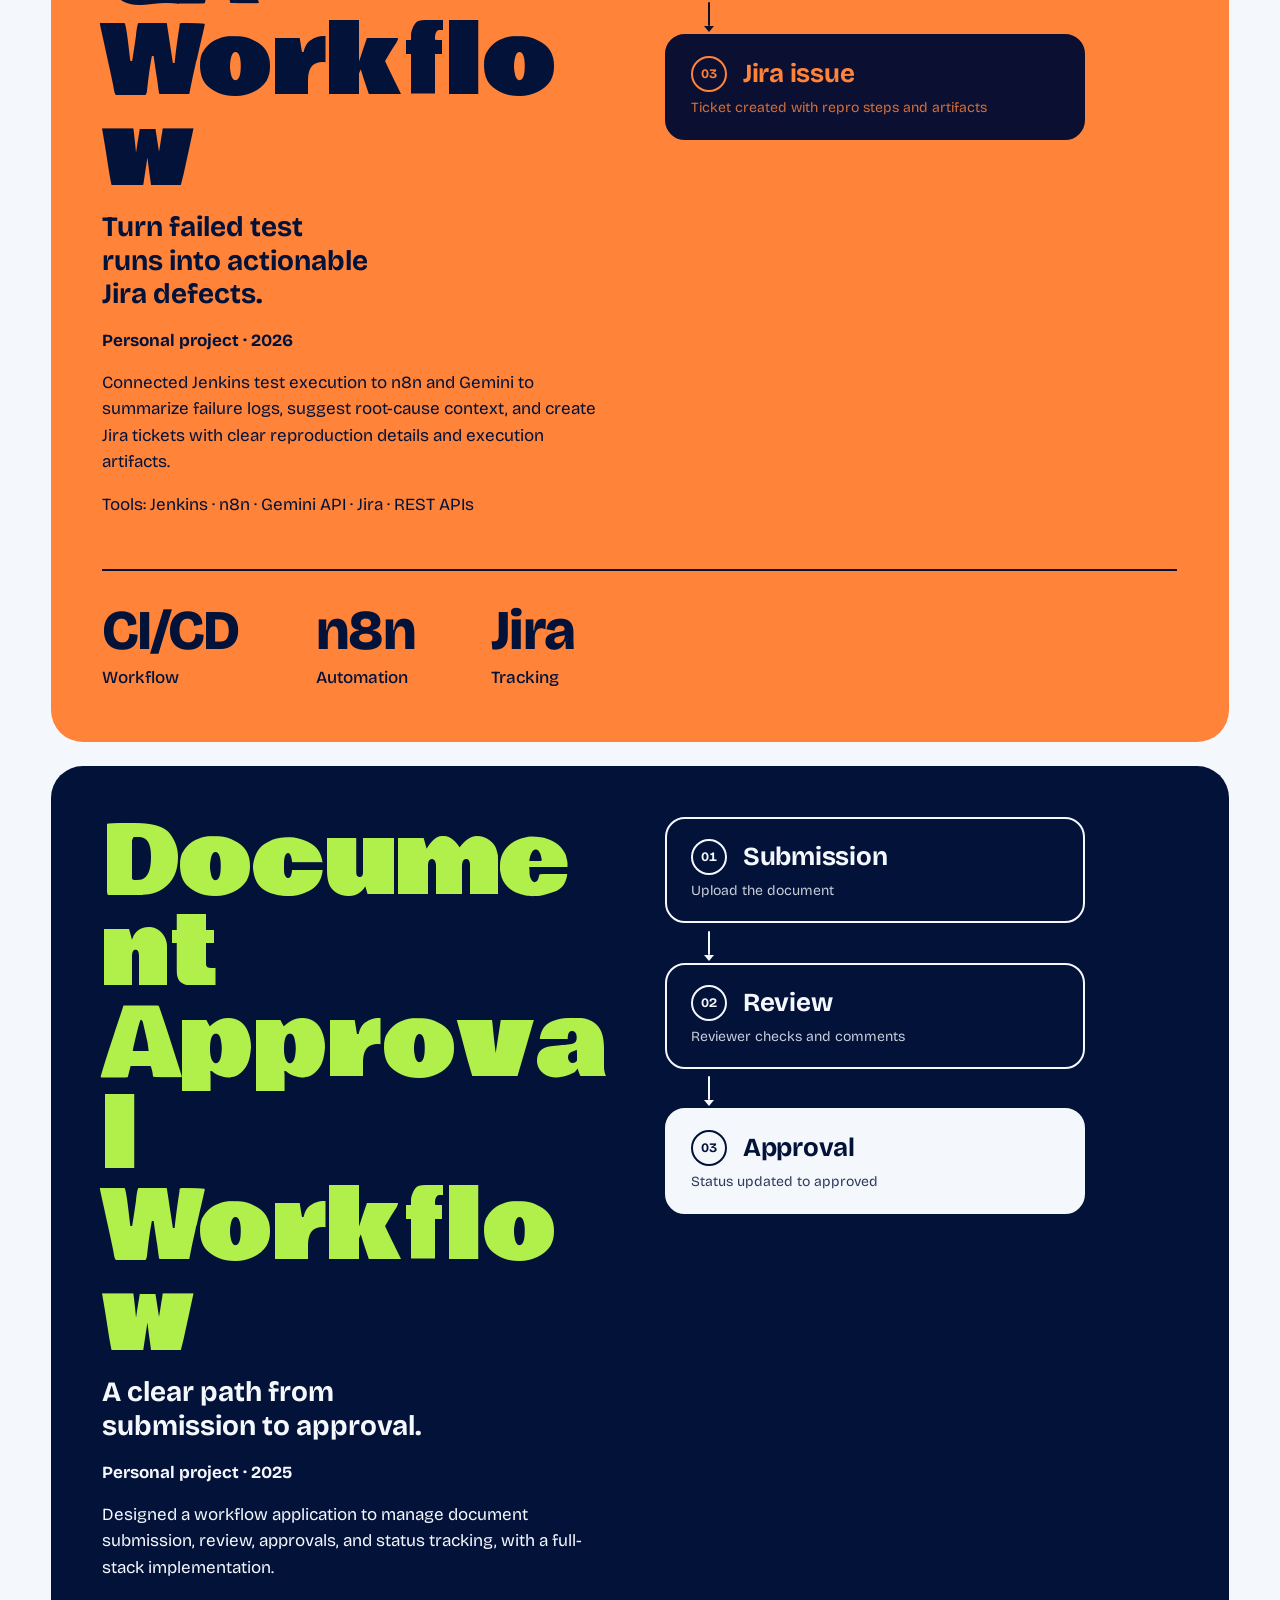
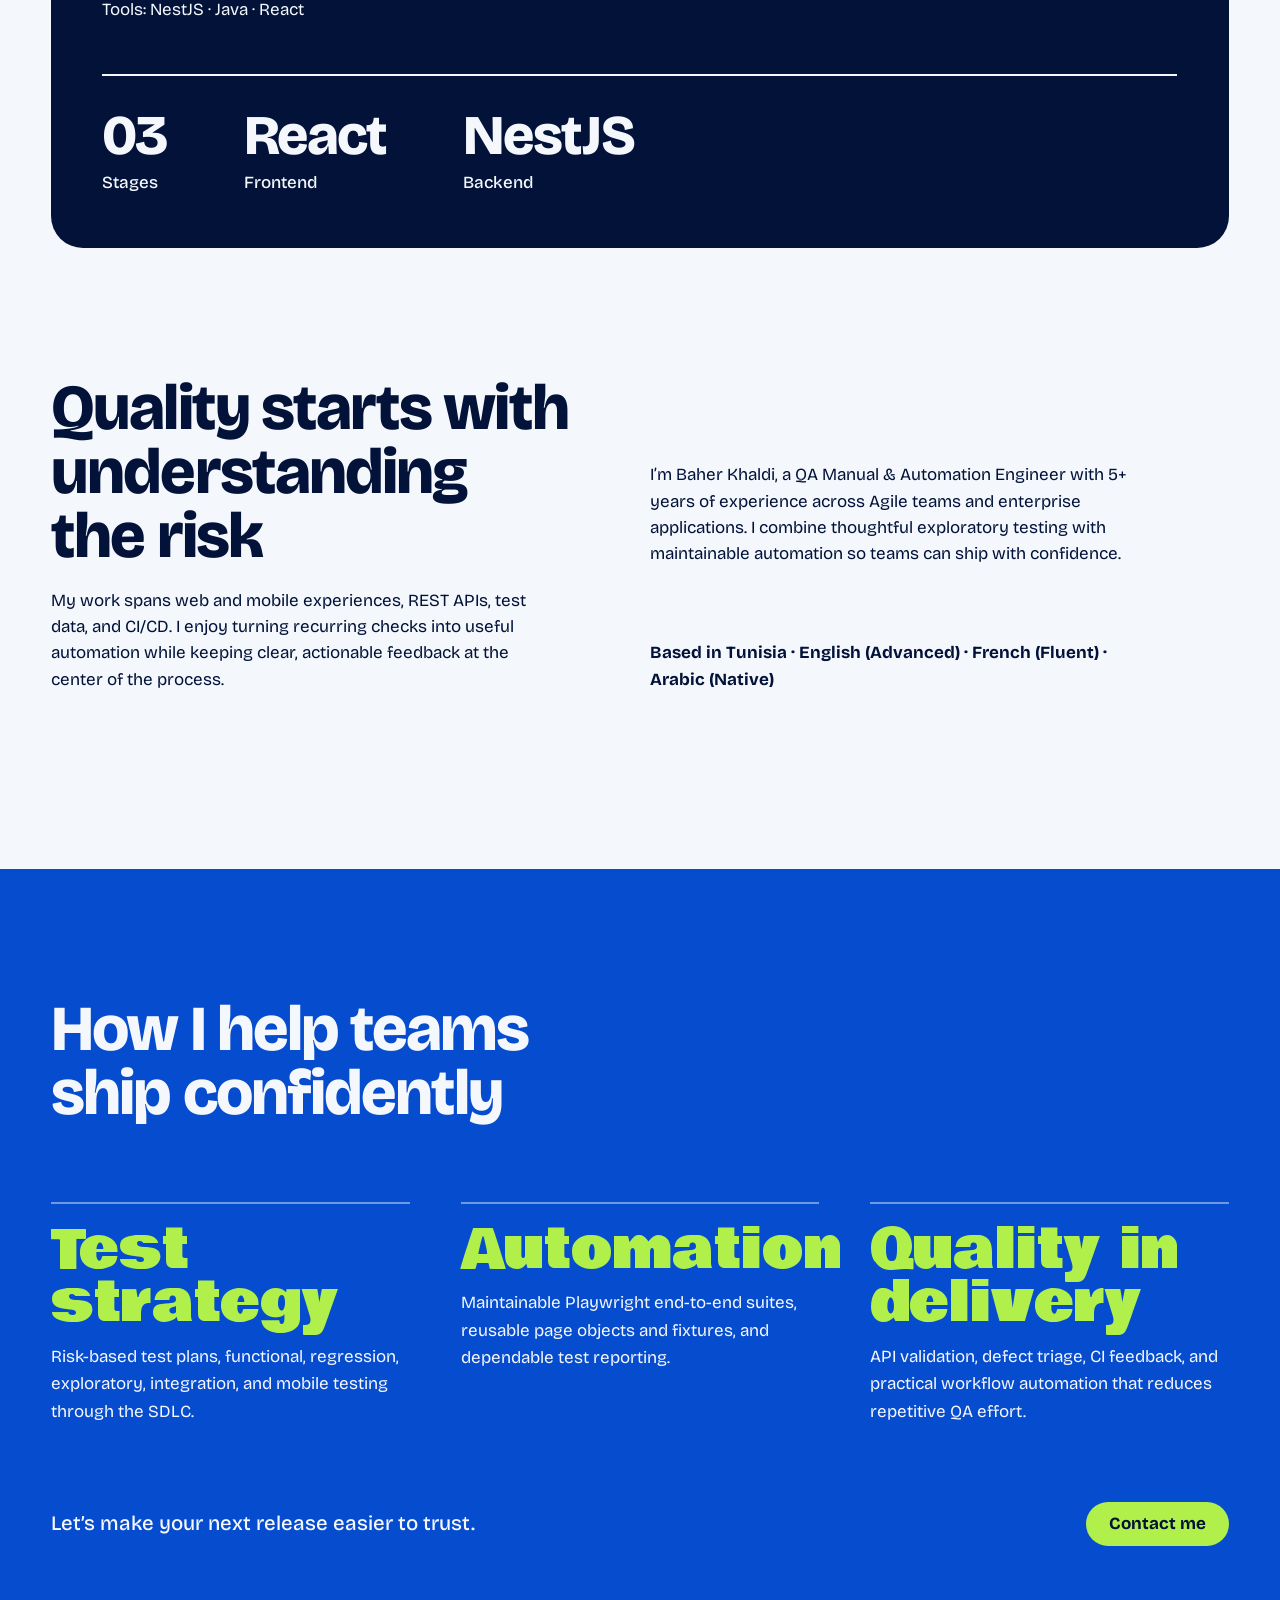
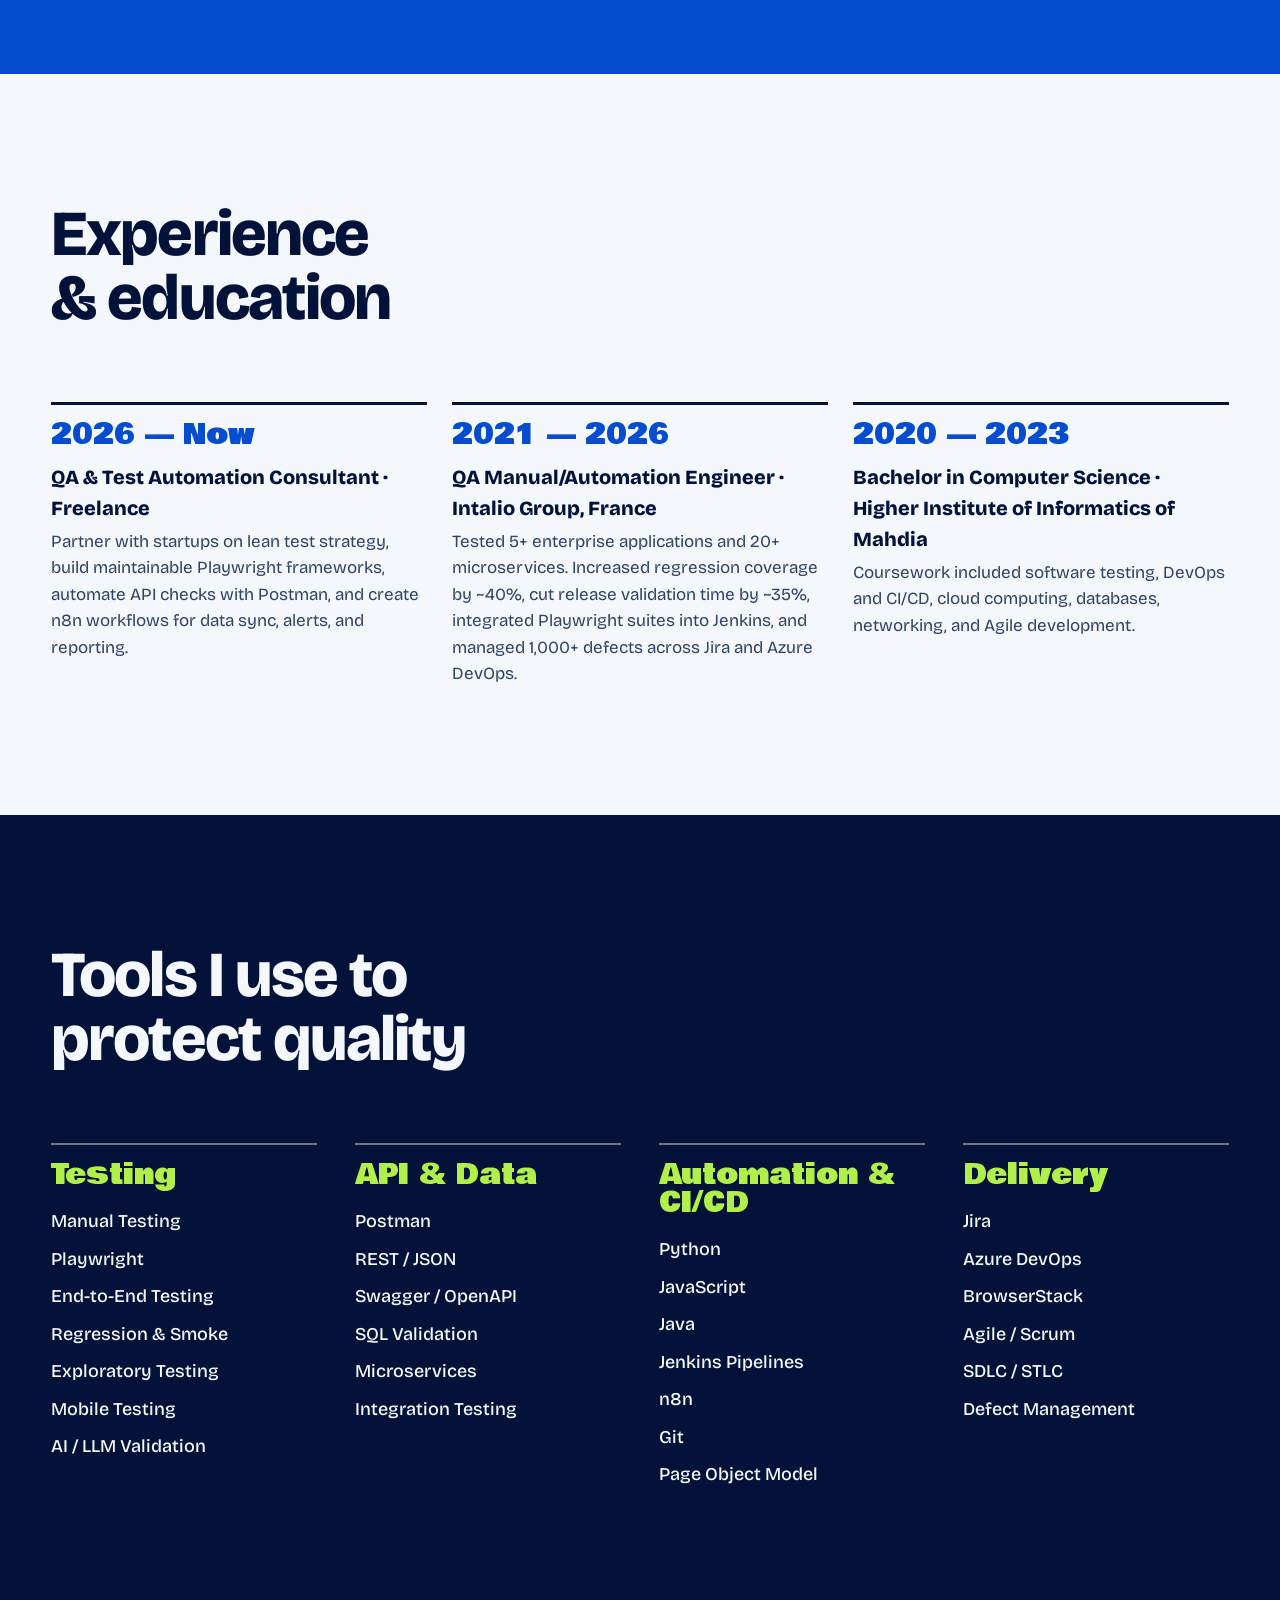
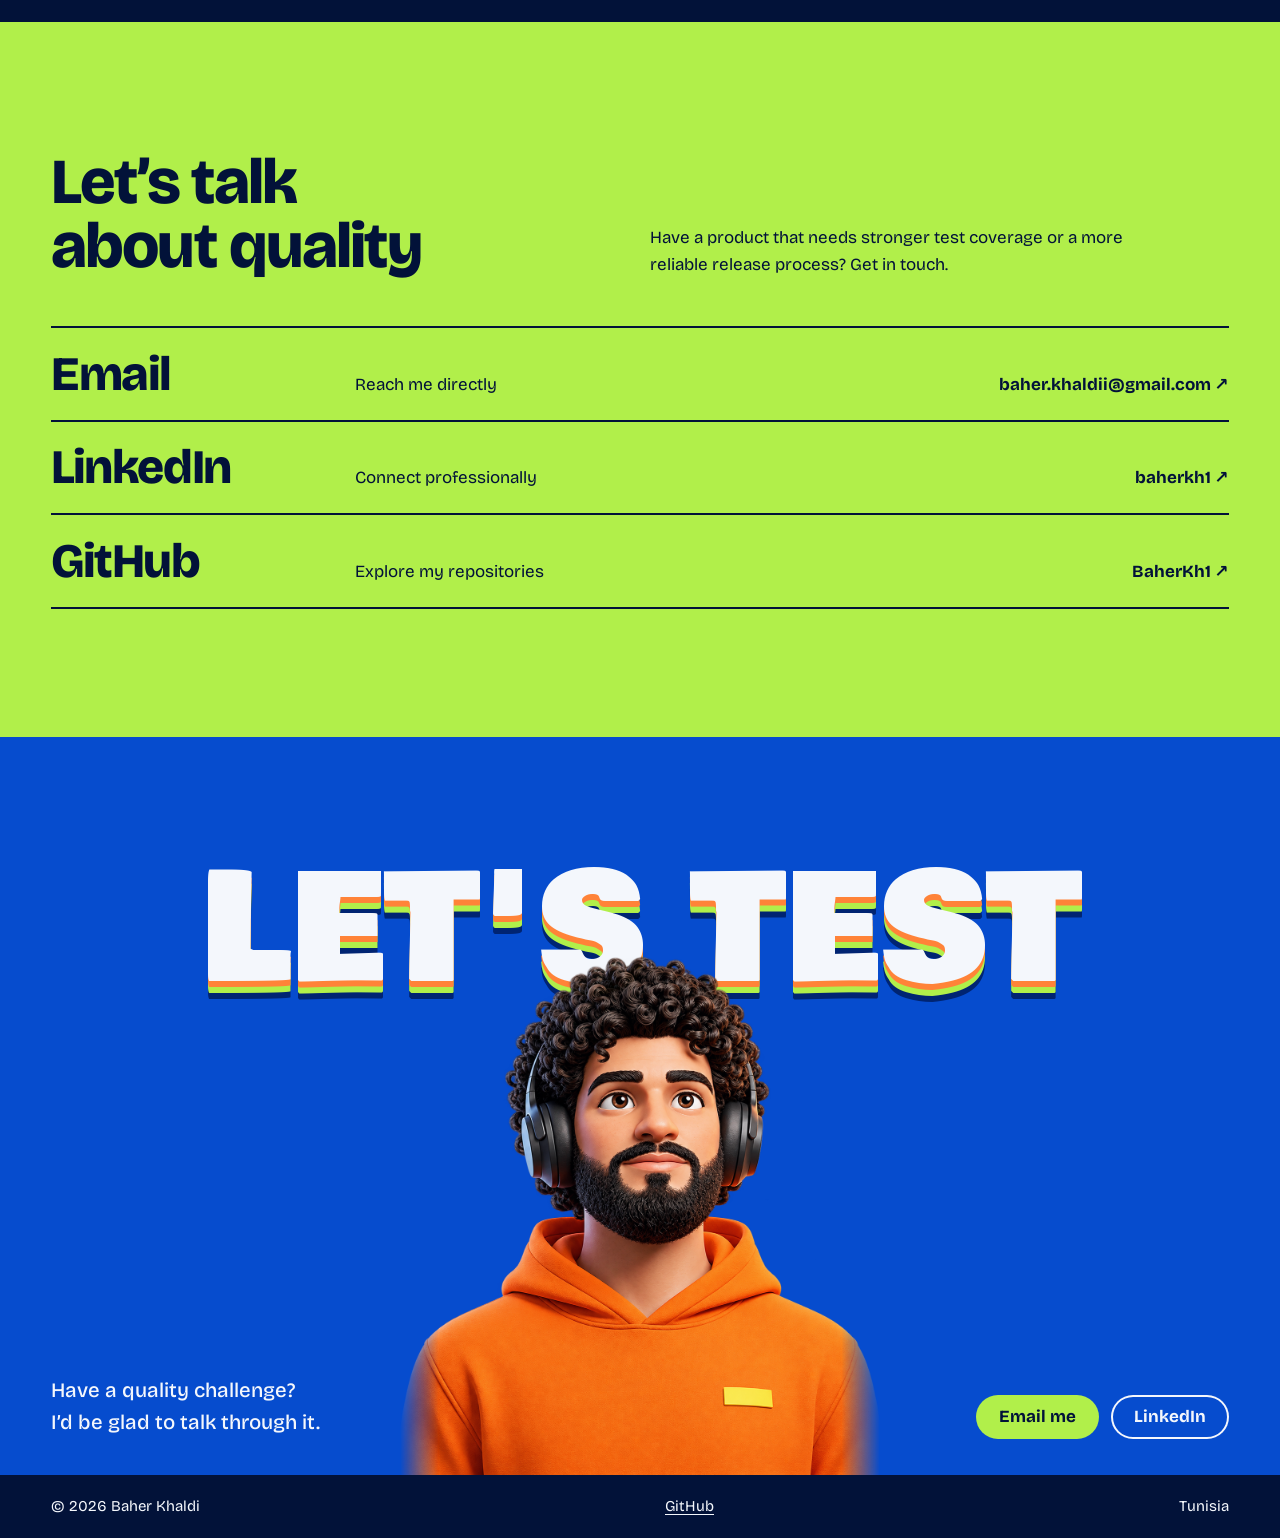
==== commit e7d77c3f: "Projects" ====
--- a/index.html
+++ b/index.html
@@ -104,7 +104,25 @@
           <p>Connected Jenkins test execution to n8n and Gemini to summarize failure logs, suggest root-cause context, and create Jira tickets with clear reproduction details and execution artifacts.</p>
           <p>Tools: Jenkins · n8n · Gemini API · Jira · REST APIs</p>
         </div>
-        <figure class="flagship-shot"><p>Test execution → failure analysis → Jira issue</p></figure>
+        <ol class="flow-pill" aria-label="Workflow steps">
+          <li class="flow-pill__step">
+            <span class="flow-pill__num" aria-hidden="true">01</span>
+            <span class="flow-pill__name">Test execution</span>
+            <span class="flow-pill__caption">Jenkins runs the suite</span>
+          </li>
+          <li class="flow-pill__connector" aria-hidden="true"></li>
+          <li class="flow-pill__step">
+            <span class="flow-pill__num" aria-hidden="true">02</span>
+            <span class="flow-pill__name">Failure analysis</span>
+            <span class="flow-pill__caption">Gemini summarizes logs and suggests root cause</span>
+          </li>
+          <li class="flow-pill__connector" aria-hidden="true"></li>
+          <li class="flow-pill__step flow-pill__step--outcome">
+            <span class="flow-pill__num" aria-hidden="true">03</span>
+            <span class="flow-pill__name">Jira issue</span>
+            <span class="flow-pill__caption">Ticket created with repro steps and artifacts</span>
+          </li>
+        </ol>
         <dl class="flagship-facts"><div><dt>Workflow</dt><dd>CI/CD</dd></div><div><dt>Automation</dt><dd>n8n</dd></div><div><dt>Tracking</dt><dd>Jira</dd></div></dl>
       </article>
       <article class="flagship flagship--ink" data-pop>
@@ -113,7 +131,25 @@
           <p>Designed a workflow application to manage document submission, review, approvals, and status tracking, with a full-stack implementation.</p>
           <p>Tools: NestJS · Java · React</p>
         </div>
-        <figure class="flagship-shot"><p>Submission → review → approval</p></figure>
+        <ol class="flow-pill" aria-label="Workflow steps">
+          <li class="flow-pill__step">
+            <span class="flow-pill__num" aria-hidden="true">01</span>
+            <span class="flow-pill__name">Submission</span>
+            <span class="flow-pill__caption">Upload the document</span>
+          </li>
+          <li class="flow-pill__connector" aria-hidden="true"></li>
+          <li class="flow-pill__step">
+            <span class="flow-pill__num" aria-hidden="true">02</span>
+            <span class="flow-pill__name">Review</span>
+            <span class="flow-pill__caption">Reviewer checks and comments</span>
+          </li>
+          <li class="flow-pill__connector" aria-hidden="true"></li>
+          <li class="flow-pill__step flow-pill__step--outcome">
+            <span class="flow-pill__num" aria-hidden="true">03</span>
+            <span class="flow-pill__name">Approval</span>
+            <span class="flow-pill__caption">Status updated to approved</span>
+          </li>
+        </ol>
         <dl class="flagship-facts"><div><dt>Stages</dt><dd>03</dd></div><div><dt>Frontend</dt><dd>React</dd></div><div><dt>Backend</dt><dd>NestJS</dd></div></dl>
       </article>
     </section>
--- a/styles/site.css
+++ b/styles/site.css
@@ -531,6 +531,9 @@
 
   .hero-col {
     padding: 1.75rem 20px 0;
+    /* Slightly under the site-wide 6vw so the two longest rows
+       ("JENKINS CI/CD", "AGILE / SCRUM") never wrap at 360px. */
+    font-size: clamp(1rem, 5.2vw, 2rem);
   }
 
   .hero-foot {
@@ -703,6 +706,180 @@
 
   .flagship-facts {
     grid-column: 1 / -1;
+  }
+}
+
+/* ---------- project workflow flow pill ---------- */
+/* One shared class for both cards. Only the colour variables change
+   on the dark card, so geometry and type stay identical. */
+.flow-pill {
+  --flow-outline: #0b1033;        /* outlined steps: border + text */
+  --flow-outcome-bg: #0b1033;     /* final step: solid fill */
+  --flow-outcome-text: var(--color-warm);
+  display: flex;
+  flex-direction: column;
+  align-items: stretch;
+  width: 100%;
+  max-width: 420px;
+  margin: 0;
+  padding: 0;
+  list-style: none;
+  font-family: var(--font-sans);
+  font-size: var(--text-sm);
+  line-height: 1.35;
+  color: var(--flow-outline);
+}
+
+/* The ink card inverts the flow, otherwise navy shapes vanish into
+   the navy background. Same size, radius, spacing and stagger. */
+.flagship--ink .flow-pill {
+  --flow-outline: var(--color-text-inverse);
+  --flow-outcome-bg: var(--color-text-inverse);
+  --flow-outcome-text: var(--color-text);
+}
+
+.flow-pill__step {
+  position: relative;
+  top: 0;
+  display: grid;
+  grid-template-columns: auto minmax(0, 1fr);
+  /* The caption spans both columns so a full sentence stays on one
+     line instead of wrapping in the narrow name column. */
+  grid-template-areas:
+    "num name"
+    "caption caption";
+  align-items: center;
+  column-gap: 16px;
+  row-gap: 6px;
+  padding: 20px 24px;
+  border: 2px solid var(--flow-outline);
+  border-radius: 20px;
+  background: transparent;
+  color: var(--flow-outline);
+  transition:
+    top 160ms var(--ease-out),
+    border-color 160ms var(--ease-out),
+    background-color 160ms var(--ease-out);
+}
+
+/* Final step: the only solid card, so the eye lands on the outcome. */
+.flow-pill__step--outcome {
+  background: var(--flow-outcome-bg);
+  border-color: var(--flow-outcome-bg);
+  color: var(--flow-outcome-text);
+}
+
+.flow-pill__num {
+  grid-area: num;
+  display: grid;
+  place-items: center;
+  width: 36px;
+  height: 36px;
+  border: 2px solid currentColor;
+  border-radius: 50%;
+  font-size: var(--text-micro);   /* 13px */
+  font-weight: var(--weight-bold);
+  font-variant-numeric: tabular-nums;
+  line-height: 1;
+}
+
+.flow-pill__name {
+  grid-area: name;
+  display: block;
+  font-size: clamp(1.375rem, 2.5vw, 1.625rem); /* 22-26px */
+  font-weight: var(--weight-bold);
+  line-height: 1.12;
+  letter-spacing: -0.01em;
+}
+
+.flow-pill__caption {
+  grid-area: caption;
+  display: block;
+  font-size: 0.875rem;            /* 14px, keeps the line unbroken */
+  line-height: 1.4;
+  opacity: 0.82;                  /* keeps >= 4.5:1 on both cards */
+  text-wrap: pretty;
+}
+
+/* 24px line + arrowhead, centred on the 36px number circles:
+   2px card border + 24px padding + 18px radius - 1px half-line. */
+.flow-pill__connector {
+  position: relative;
+  flex: none;
+  width: 2px;
+  height: 24px;
+  margin: 8px 0 8px 43px;
+  border-radius: 2px;
+  background: var(--flow-outline);
+}
+
+.flow-pill__connector::after {
+  content: "";
+  position: absolute;
+  top: 100%;
+  left: 50%;
+  transform: translateX(-50%);
+  border-left: 5px solid transparent;
+  border-right: 5px solid transparent;
+  border-top: 6px solid var(--flow-outline);
+}
+
+/* Desktop: fill the right column up to 420px, top-aligned with the title. */
+@media (min-width: 56rem) {
+  .flow-pill {
+    grid-column: 2;
+    grid-row: 1 / span 2;
+    align-self: start;
+    justify-self: start;
+  }
+}
+
+/* Mobile: below the copy, full content width, same vertical rhythm. */
+@media (max-width: 48rem) {
+  .flow-pill {
+    max-width: none;
+  }
+}
+
+/* Hover lift only where hover exists and motion is allowed. */
+@media (hover: hover) and (prefers-reduced-motion: no-preference) {
+  .flow-pill__step:hover {
+    top: -2px;
+  }
+}
+
+/* Stagger indices: 5 children; each connector rides with the step above. */
+.flow-pill > :nth-child(1) { --i: 0; }
+.flow-pill > :nth-child(2) { --i: 0; }
+.flow-pill > :nth-child(3) { --i: 1; }
+.flow-pill > :nth-child(4) { --i: 1; }
+.flow-pill > :nth-child(5) { --i: 2; }
+
+/* Entrance: fade up 12px, 100ms between steps. Hidden state only
+   exists under JS + motion, so content stays visible without JS or
+   with reduced motion. */
+@media (prefers-reduced-motion: no-preference) {
+  .js-motion [data-pop] .flow-pill__step,
+  .js-motion [data-pop] .flow-pill__connector {
+    opacity: 0;
+    transform: translate3d(0, 12px, 0);
+    transition:
+      opacity 360ms var(--ease-out)
+        calc(var(--pop-delay, 0ms) + 180ms + var(--i, 0) * 100ms),
+      transform 480ms var(--ease-out)
+        calc(var(--pop-delay, 0ms) + 180ms + var(--i, 0) * 100ms),
+      top 160ms var(--ease-out);
+  }
+
+  .js-motion [data-pop].is-visible .flow-pill__step,
+  .js-motion [data-pop].is-visible .flow-pill__connector {
+    opacity: 1;
+    transform: none;
+  }
+
+  .js-motion [data-pop].is-armed .flow-pill__step,
+  .js-motion [data-pop].is-armed .flow-pill__connector {
+    will-change: transform, opacity;
   }
 }
 
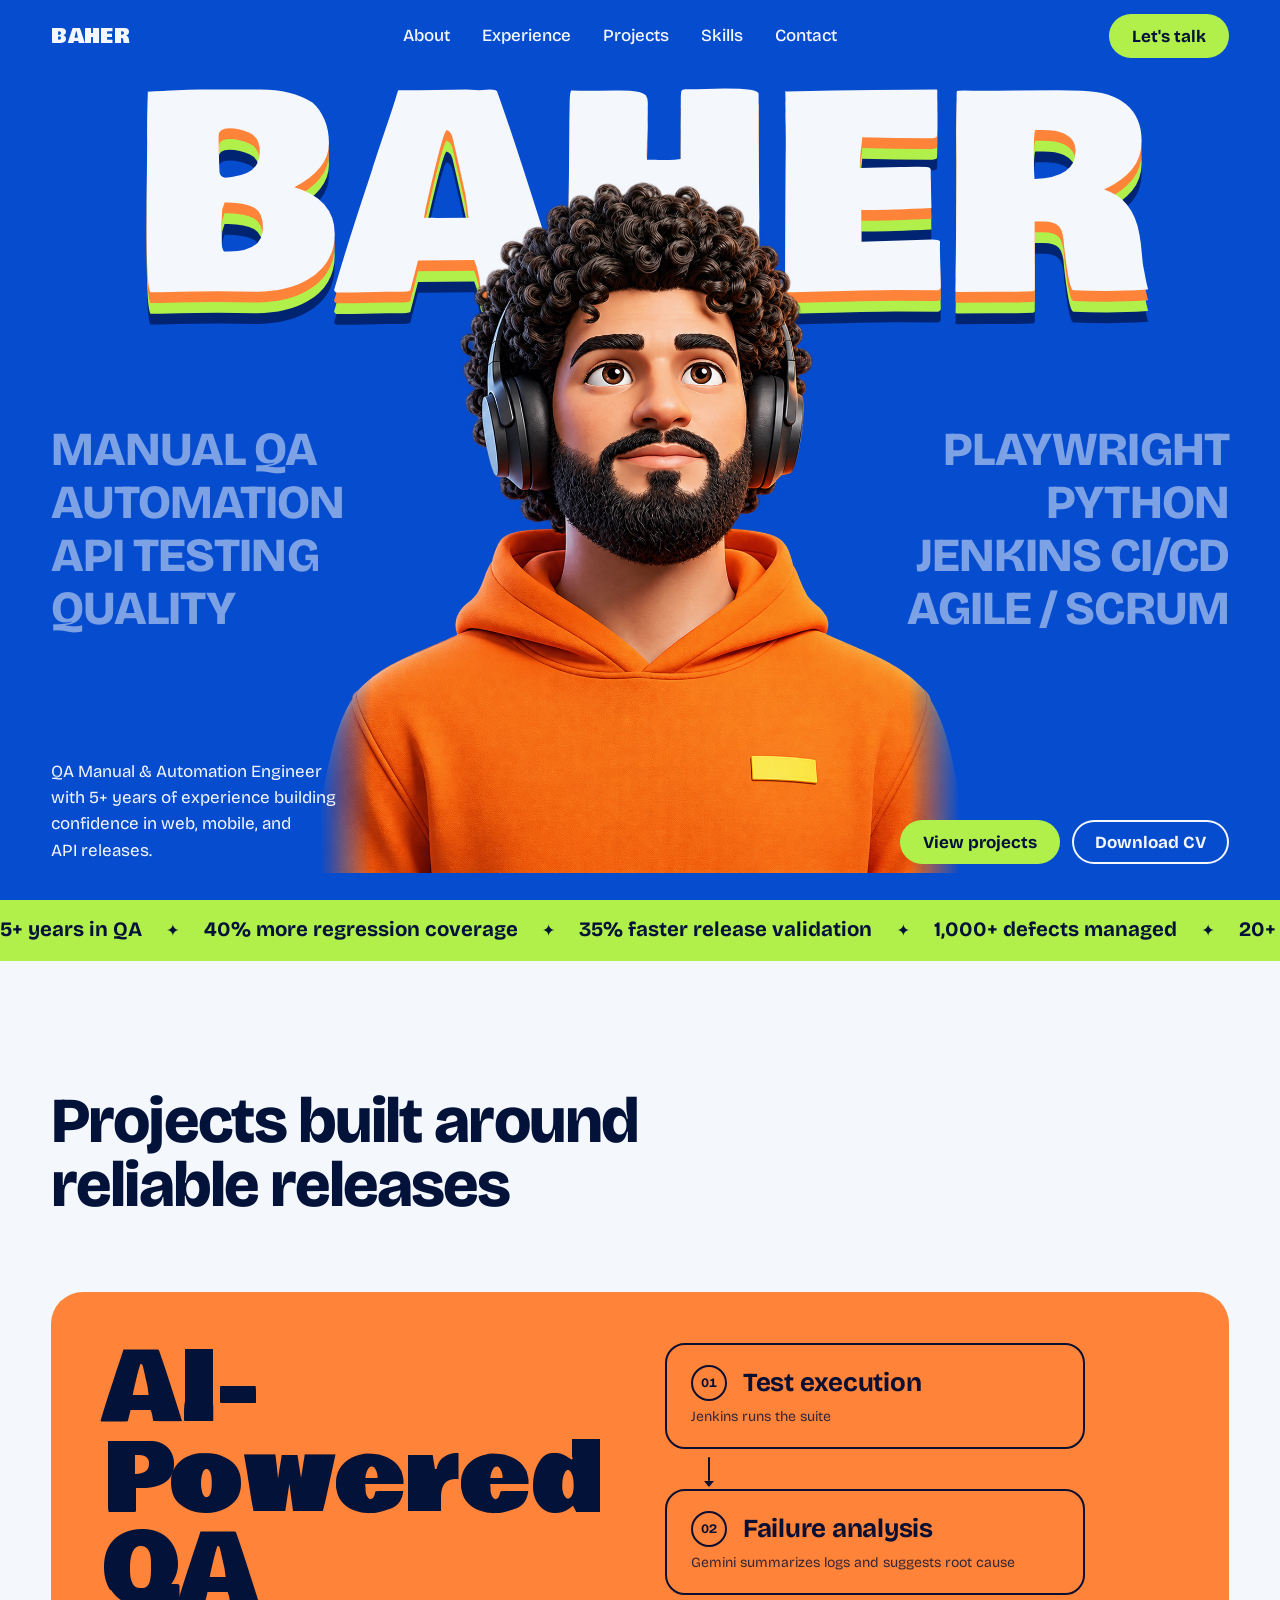
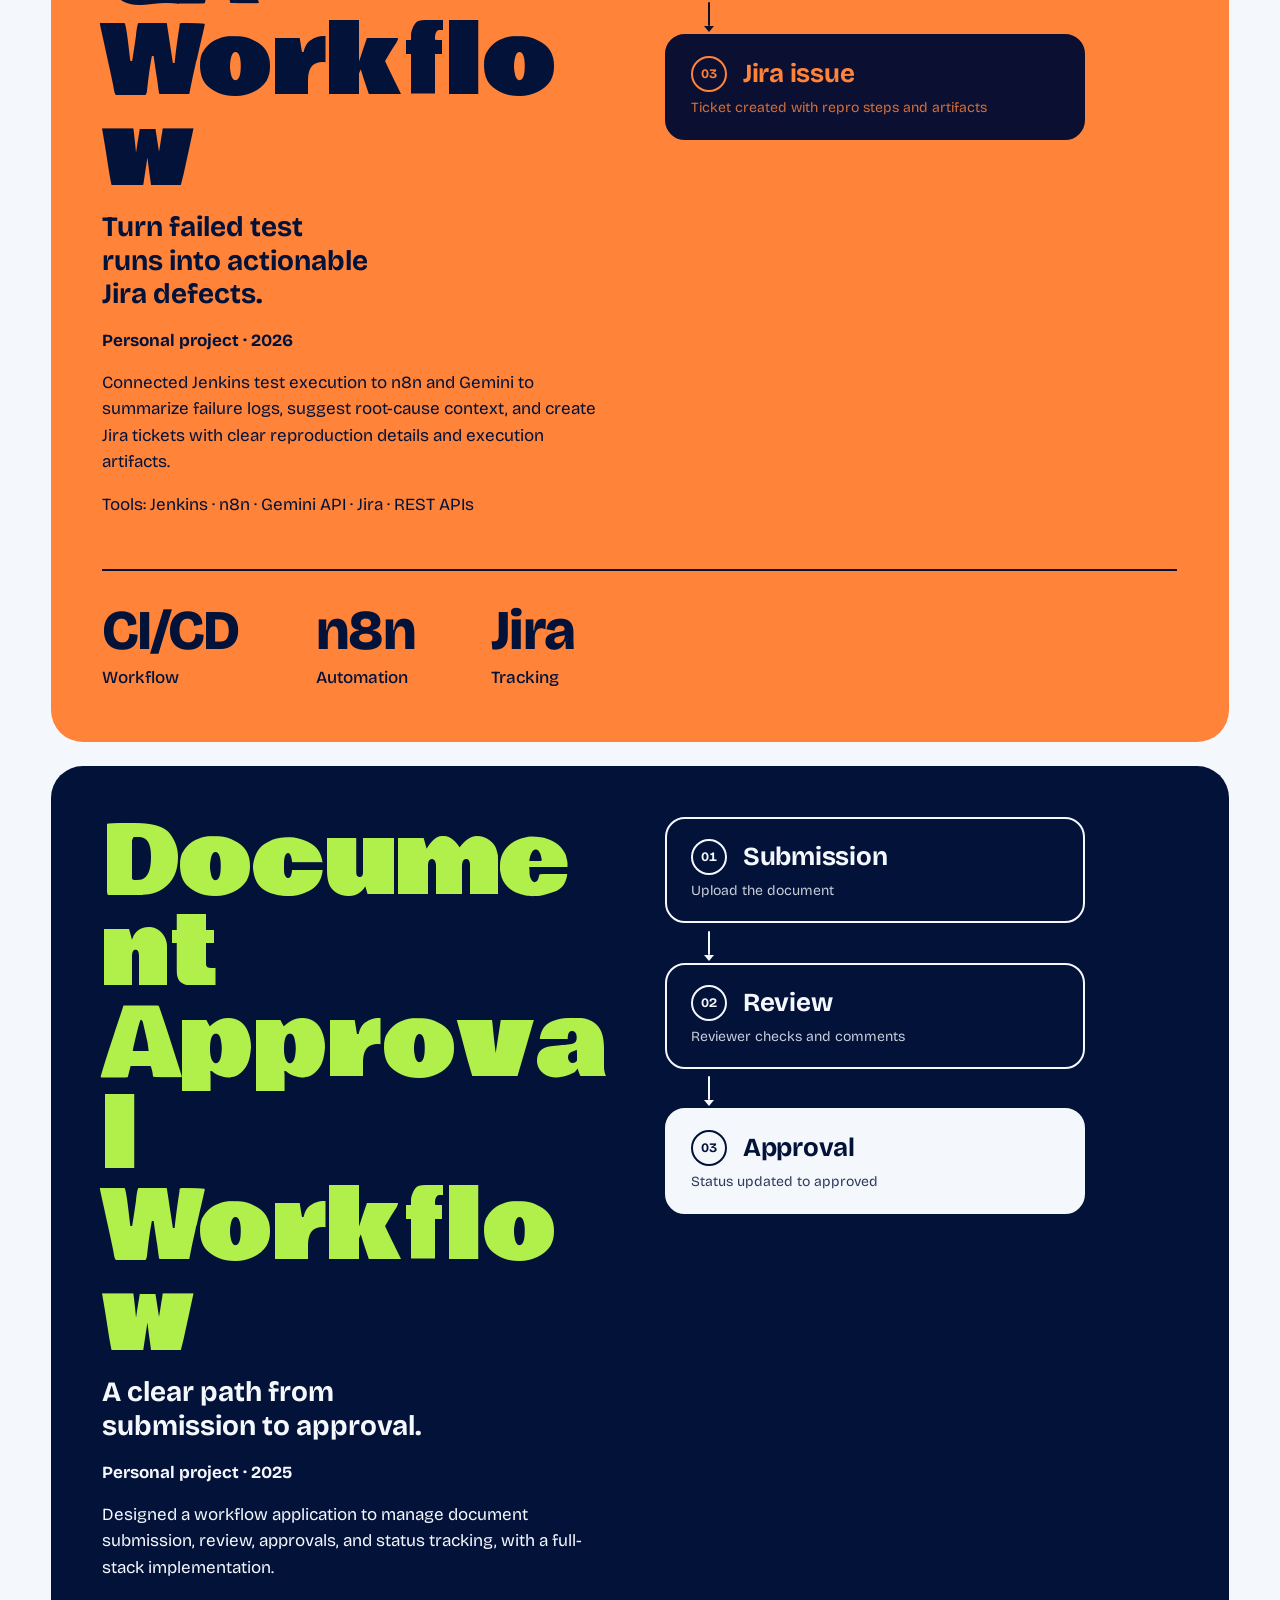
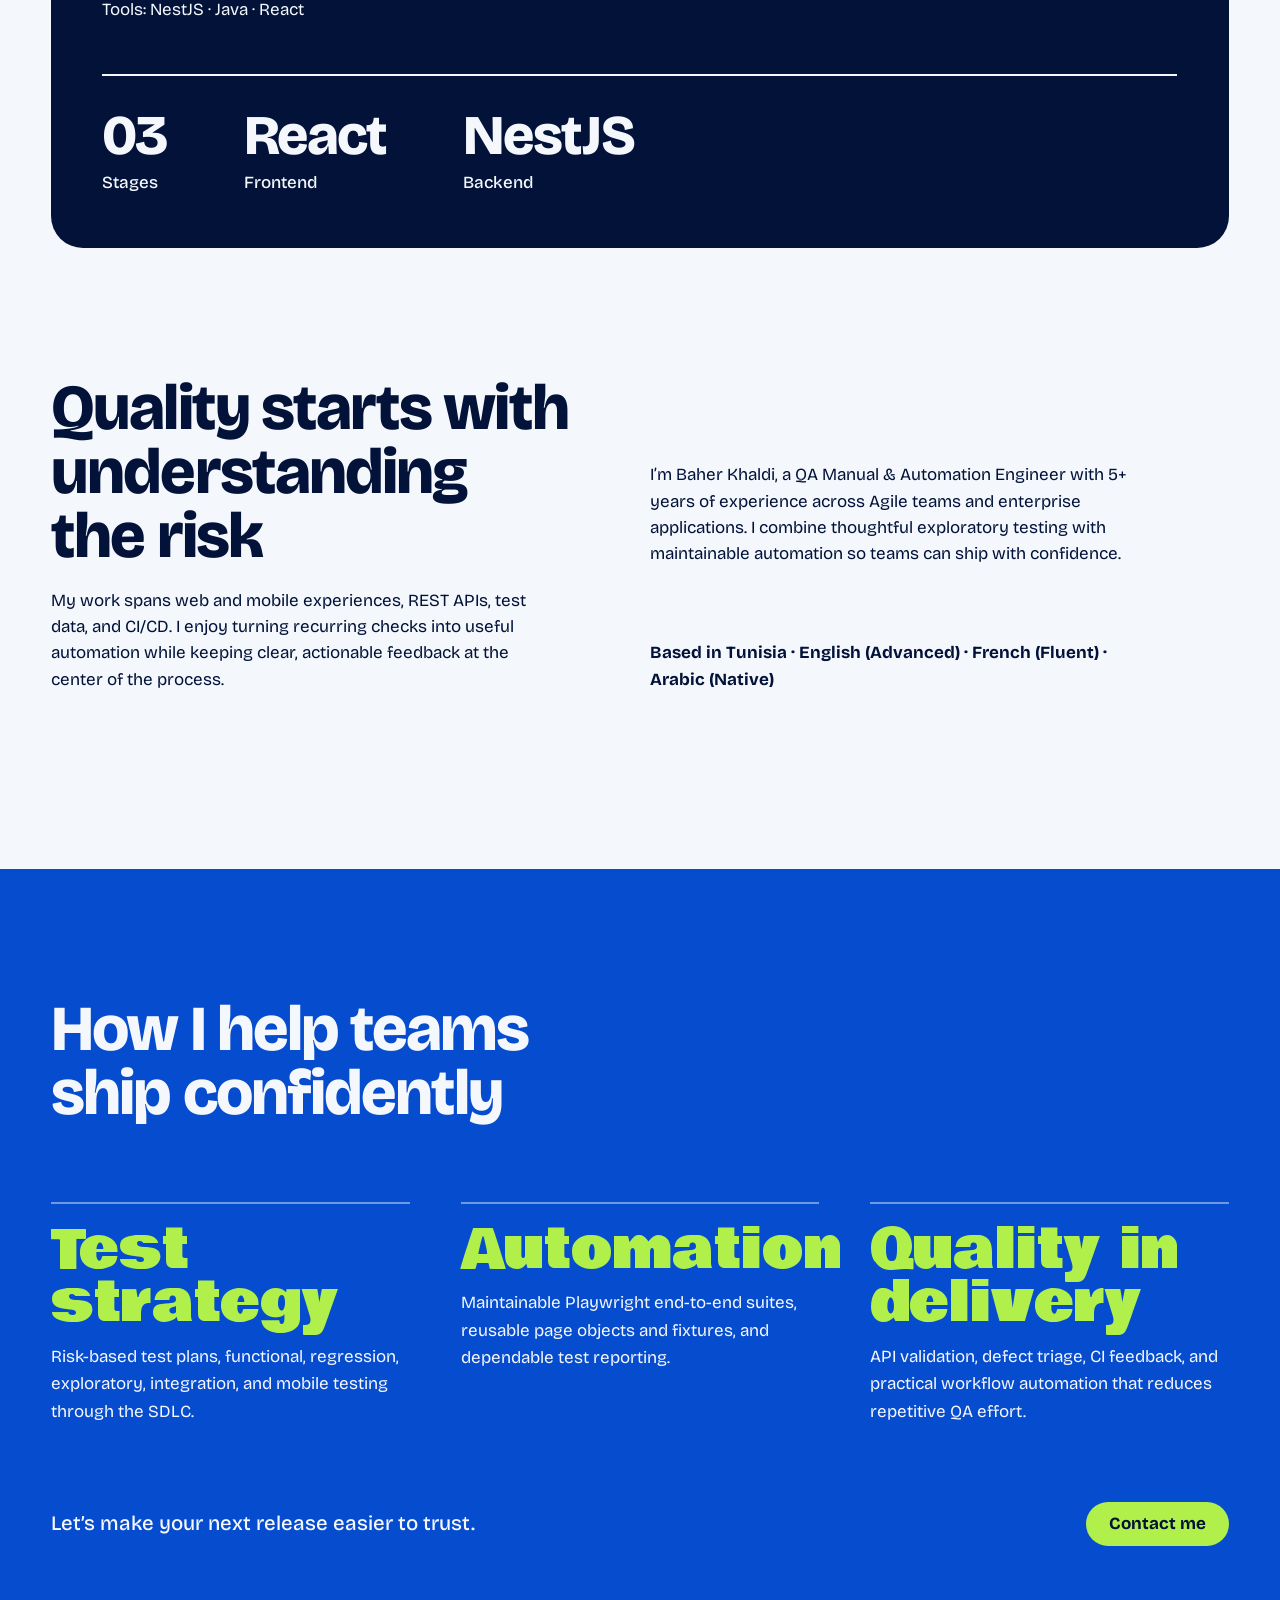
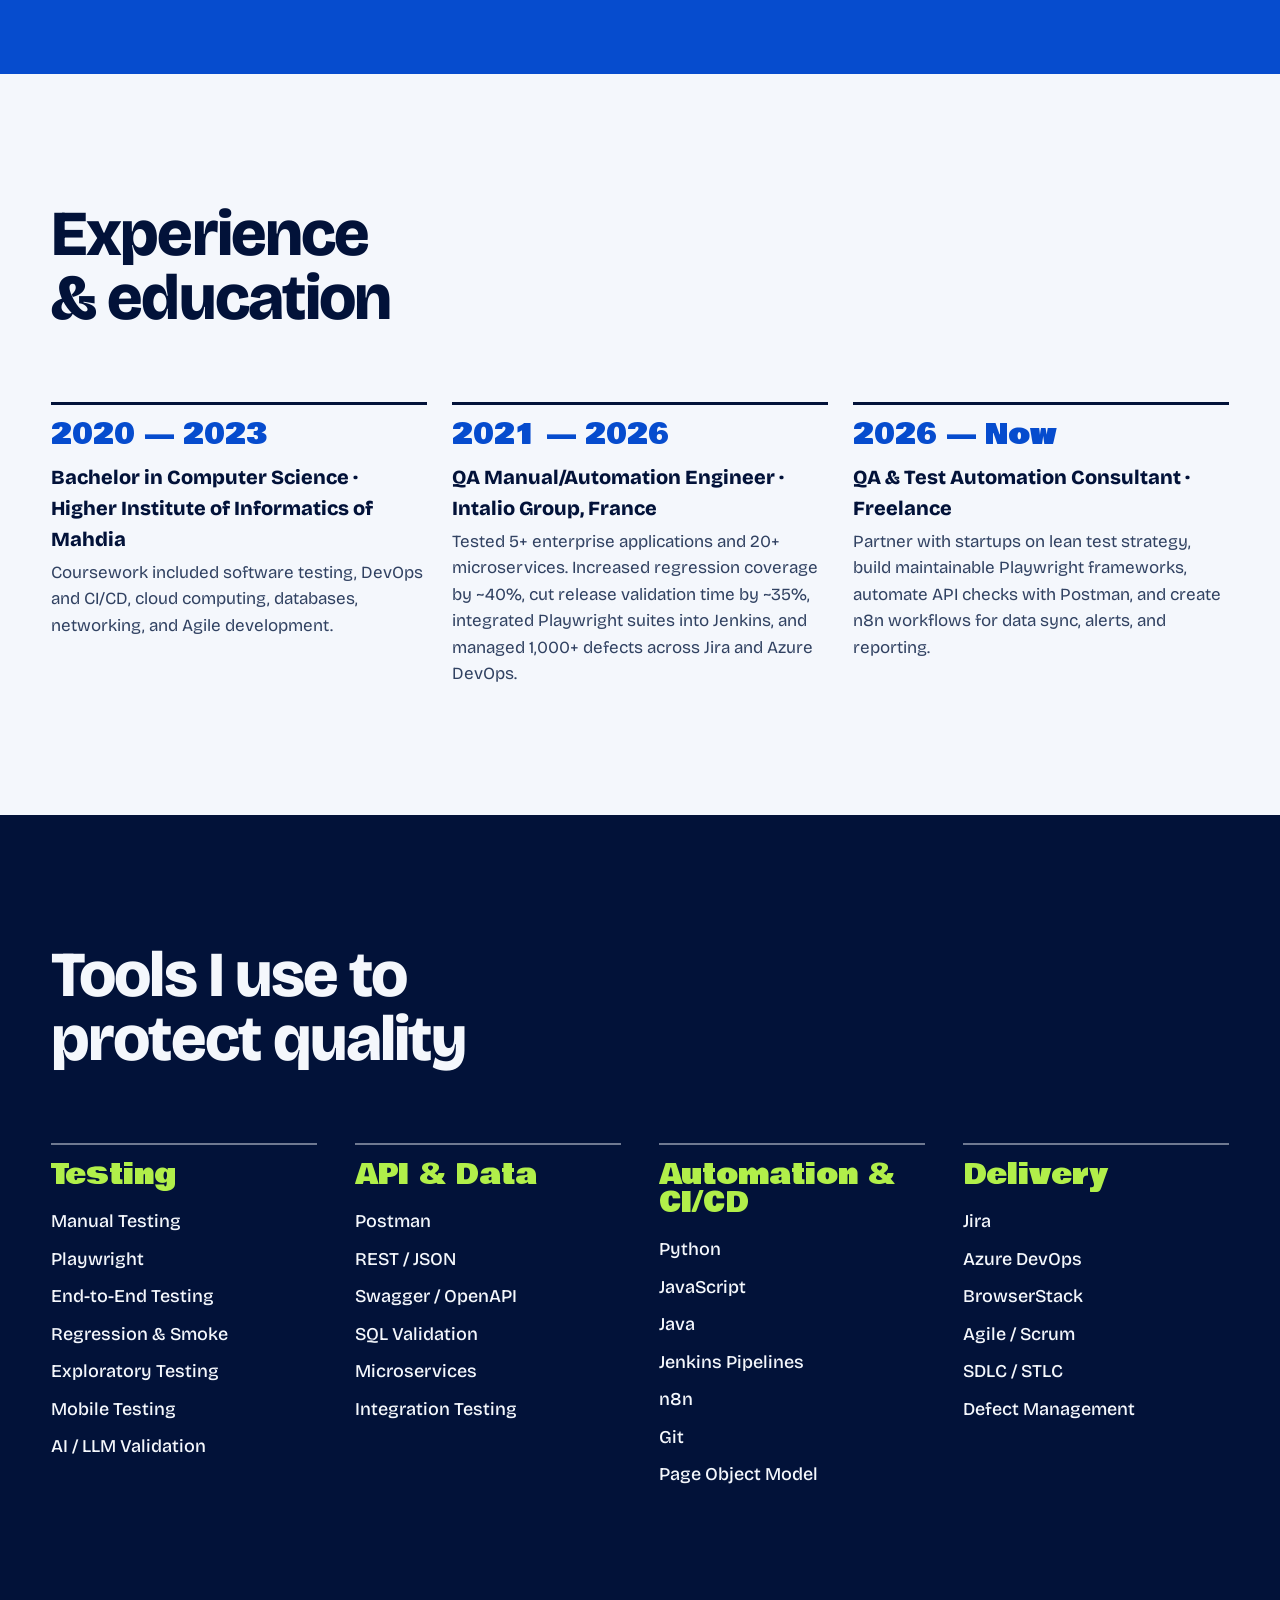
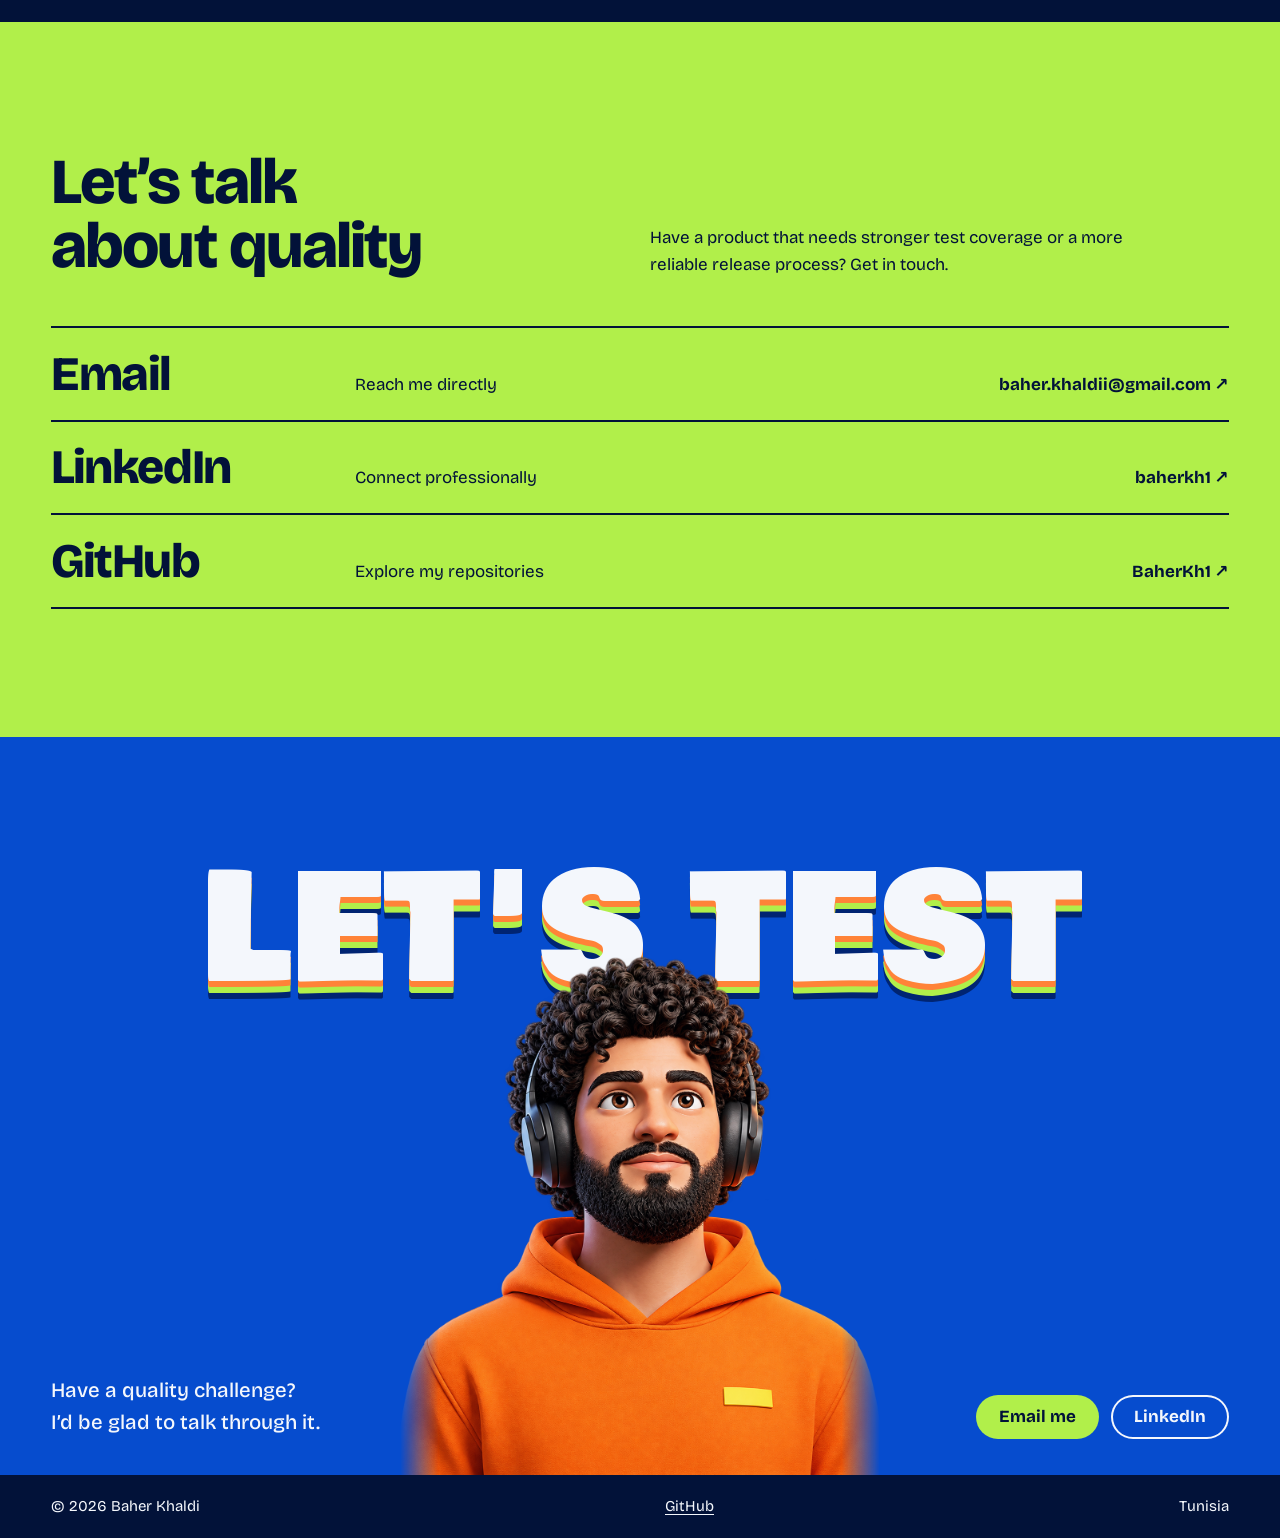
==== commit 6d8320ca: "Cleaning" ====
--- a/index.html
+++ b/index.html
@@ -19,7 +19,6 @@
   <link rel="icon" href="assets/favicon.svg" type="image/svg+xml">
   <link rel="stylesheet" href="styles/tokens.css">
   <link rel="stylesheet" href="styles/site.css">
-  <link rel="alternate" type="application/rss+xml" title="Baher Khaldi · Blog" href="blog/rss.xml">
   <meta property="og:type" content="website">
   <meta property="og:title" content="Baher Khaldi · QA Engineer">
   <meta property="og:description" content="QA Manual & Automation Engineer · Playwright · Python · API Testing · CI/CD">
@@ -175,9 +174,9 @@
     <section class="path" id="experience" aria-labelledby="path-title">
       <h2 class="section-title" id="path-title">Experience &amp; education</h2>
       <ol class="path-list">
+        <li><span class="path-year">2020 — 2023</span><h3>Bachelor in Computer Science · Higher Institute of Informatics of Mahdia</h3><p>Coursework included software testing, DevOps and CI/CD, cloud computing, databases, networking, and Agile development.</p></li>
+        <li><span class="path-year">2021 — 2026</span><h3>QA Manual/Automation Engineer · Intalio Group, France</h3><p>Tested 5+ enterprise applications and 20+ microservices. Increased regression coverage by ~40%, cut release validation time by ~35%, integrated Playwright suites into Jenkins, and managed 1,000+ defects across Jira and Azure DevOps.</p></li>
         <li><span class="path-year">2026 — Now</span><h3>QA &amp; Test Automation Consultant · Freelance</h3><p>Partner with startups on lean test strategy, build maintainable Playwright frameworks, automate API checks with Postman, and create n8n workflows for data sync, alerts, and reporting.</p></li>
-        <li><span class="path-year">2021 — 2026</span><h3>QA Manual/Automation Engineer · Intalio Group, France</h3><p>Tested 5+ enterprise applications and 20+ microservices. Increased regression coverage by ~40%, cut release validation time by ~35%, integrated Playwright suites into Jenkins, and managed 1,000+ defects across Jira and Azure DevOps.</p></li>
-        <li><span class="path-year">2020 — 2023</span><h3>Bachelor in Computer Science · Higher Institute of Informatics of Mahdia</h3><p>Coursework included software testing, DevOps and CI/CD, cloud computing, databases, networking, and Agile development.</p></li>
       </ol>
     </section>
 
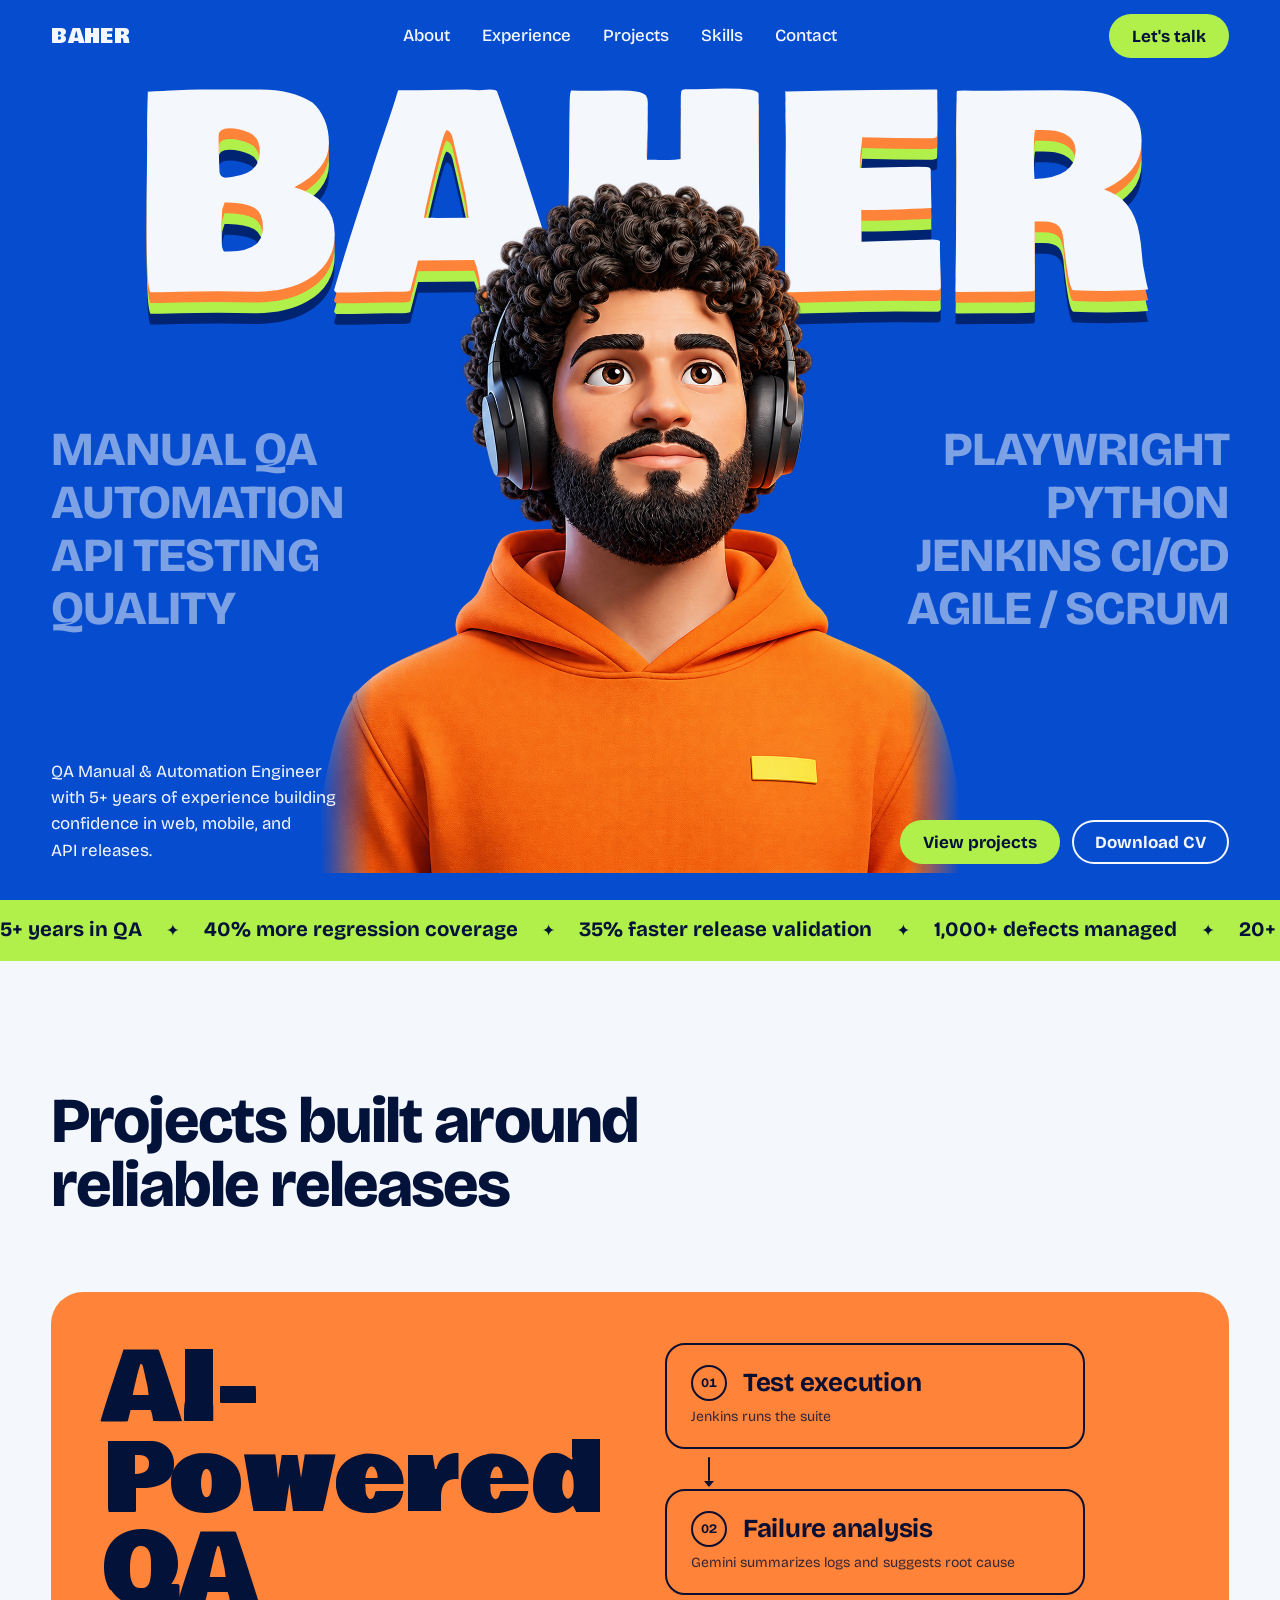
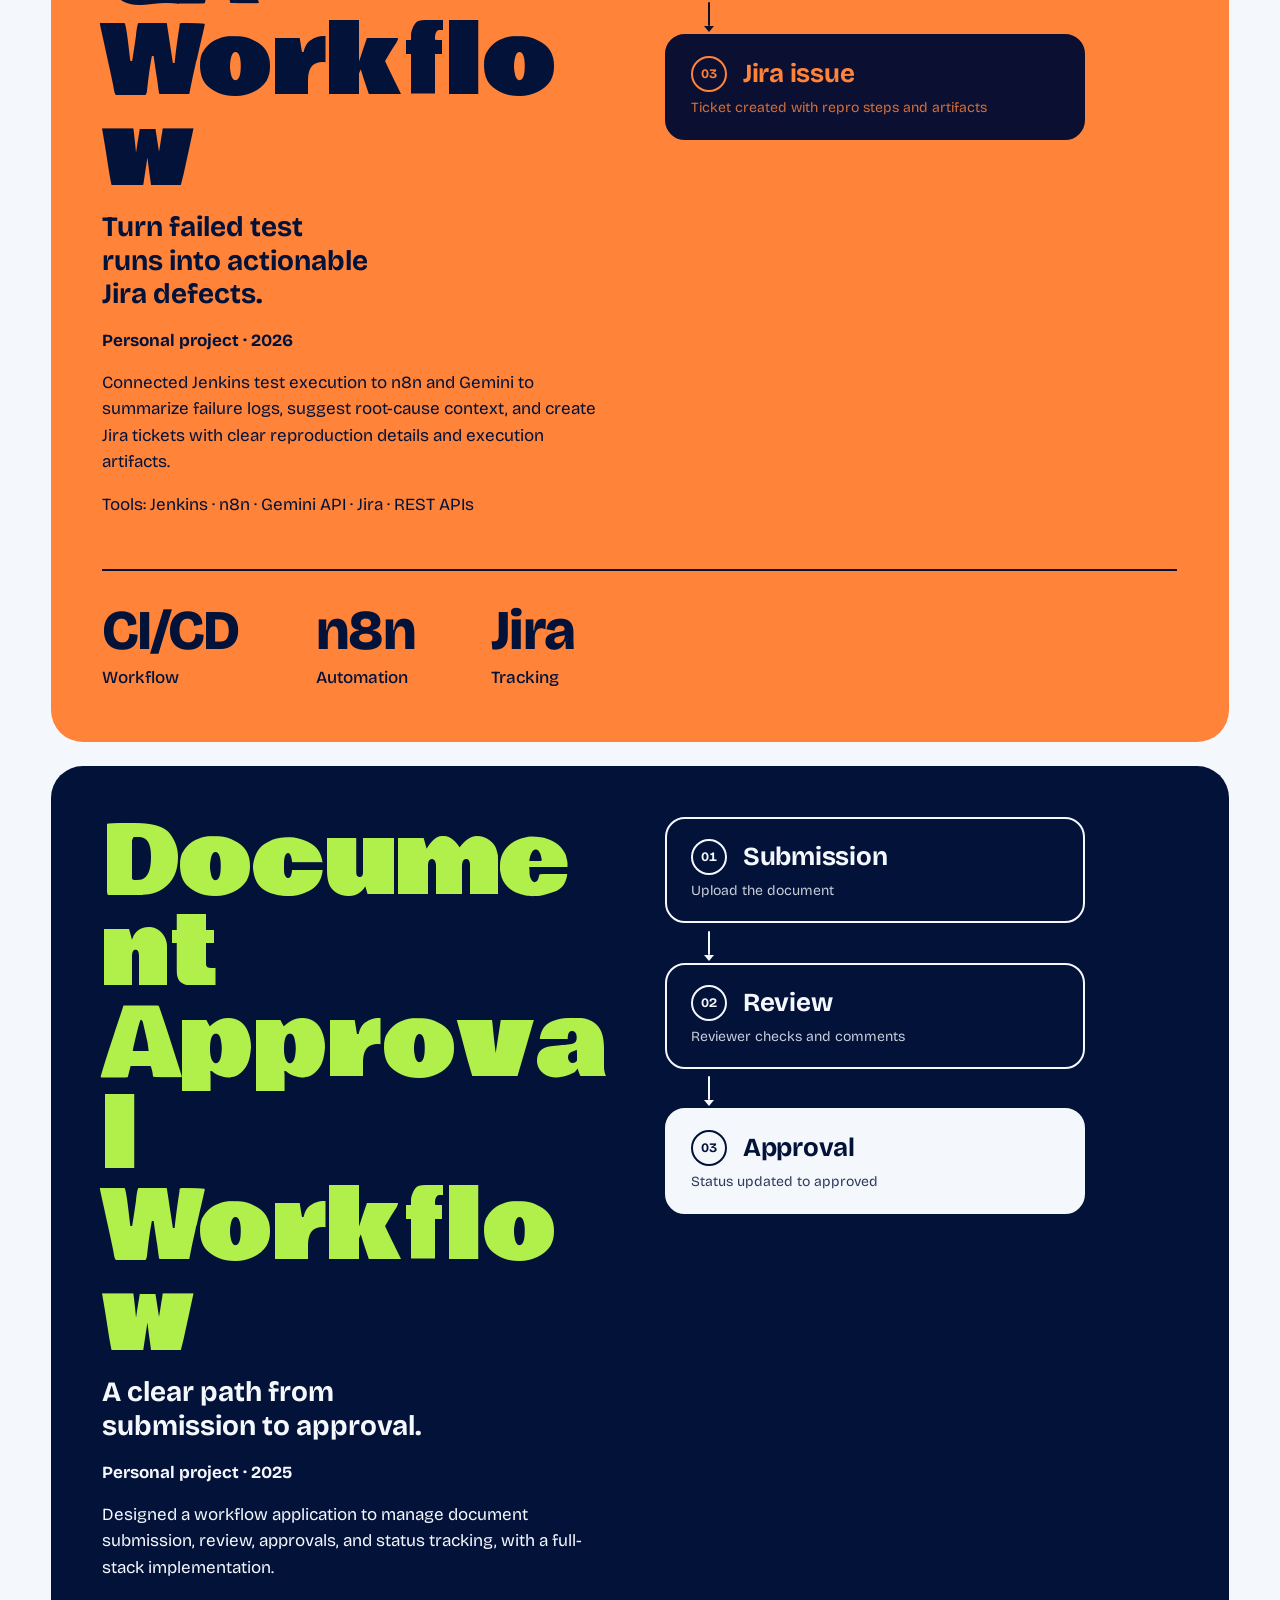
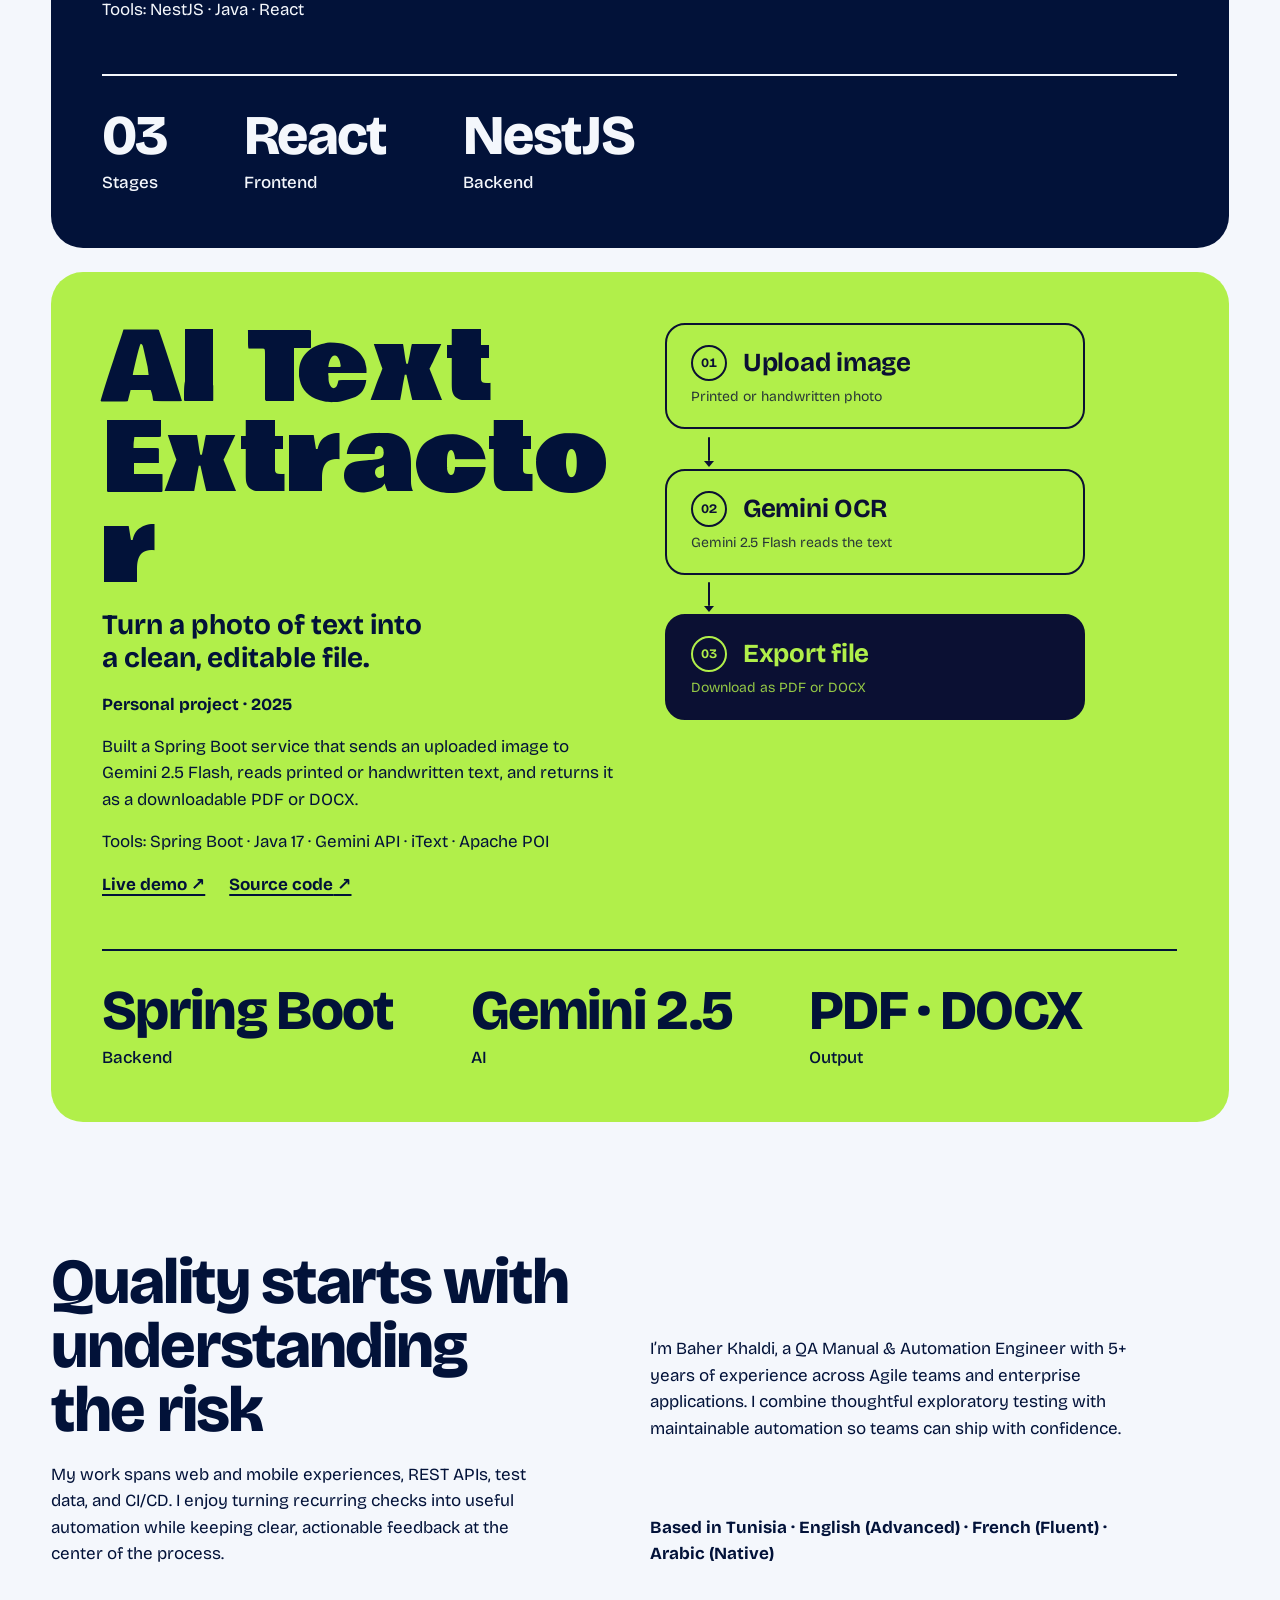
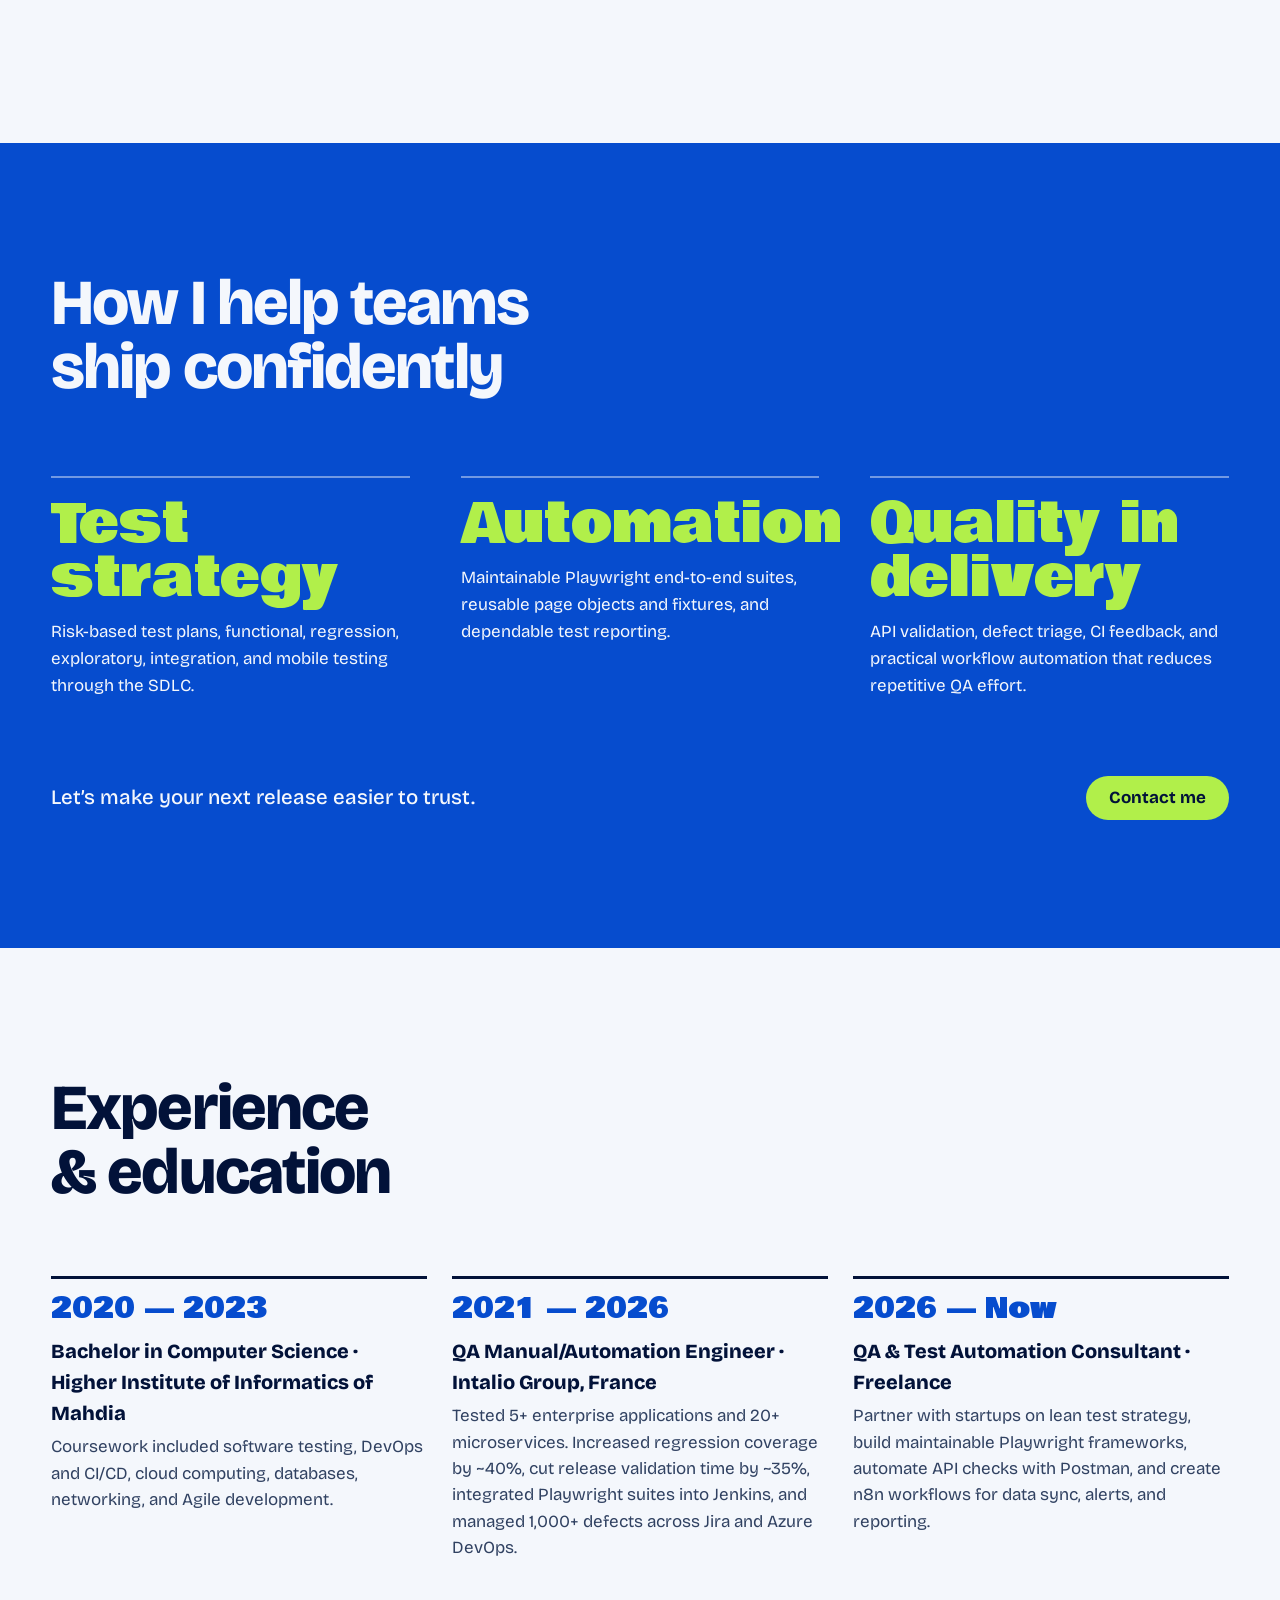
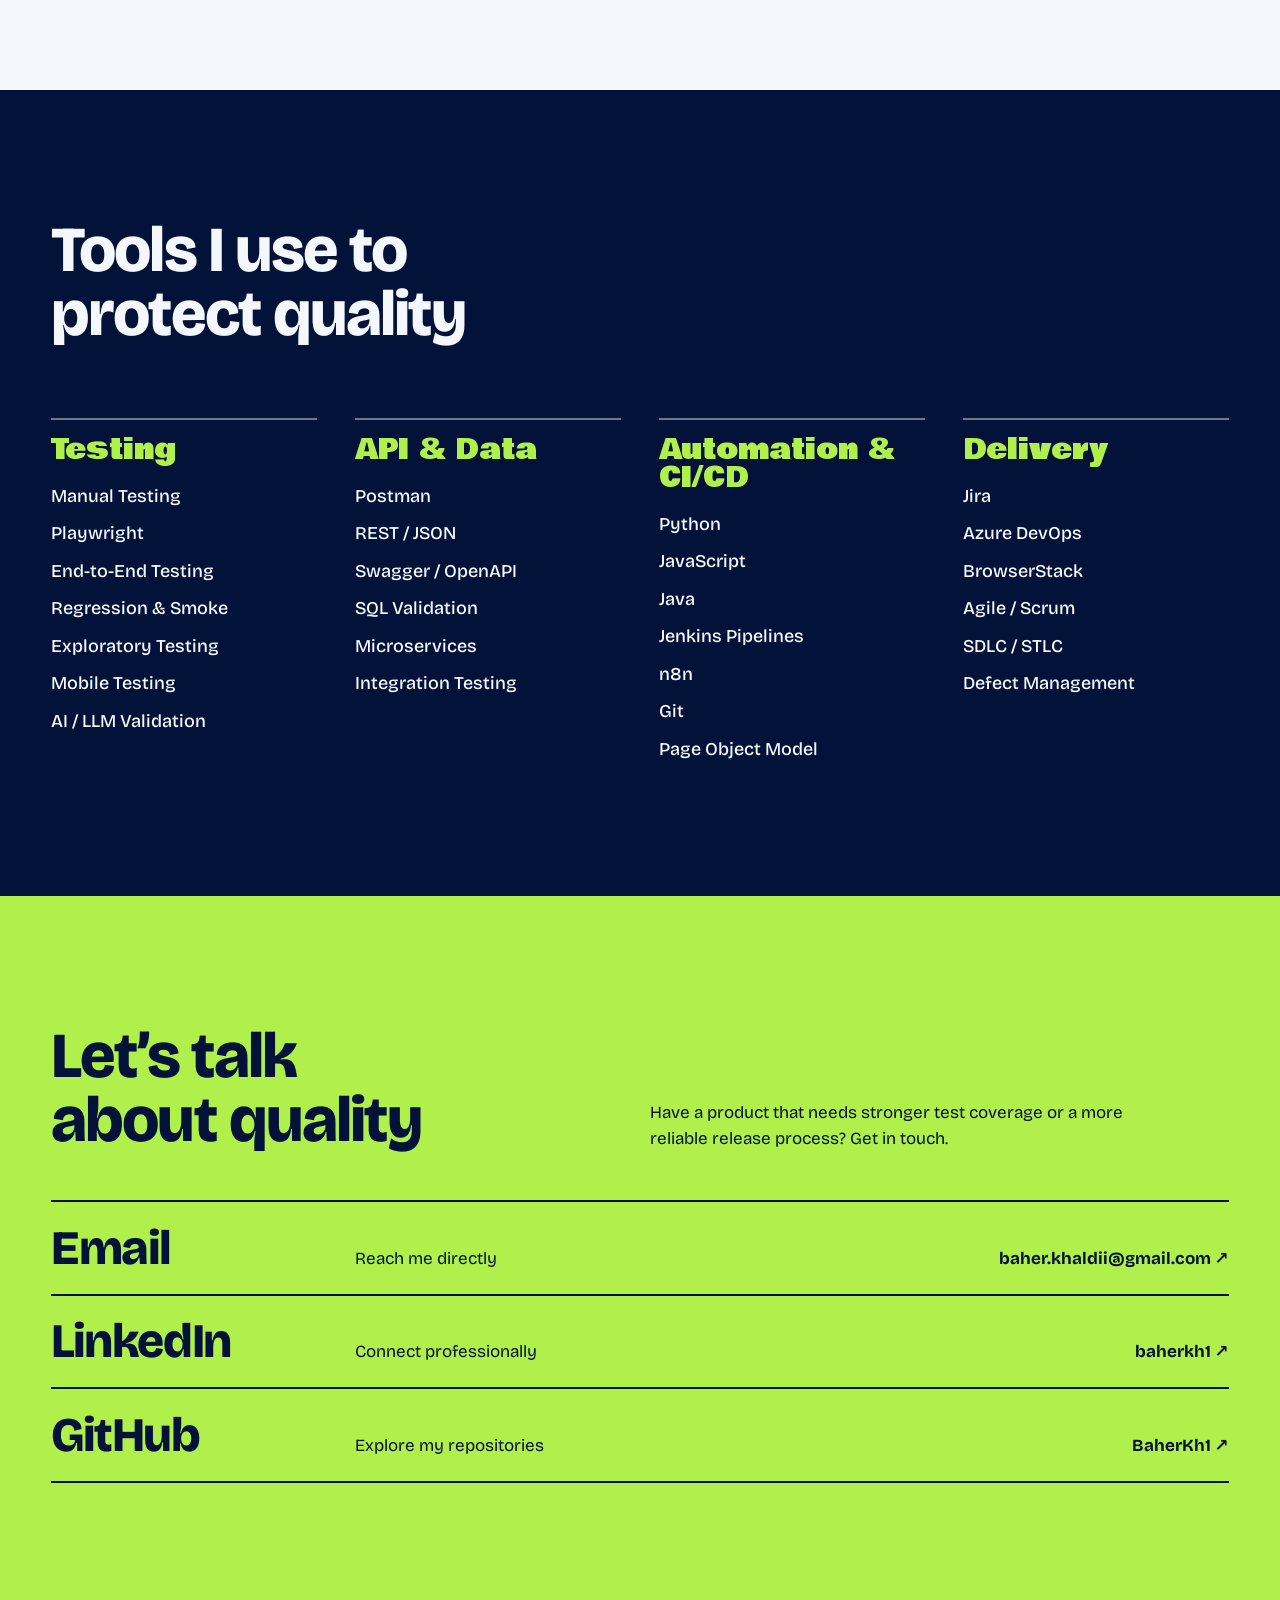
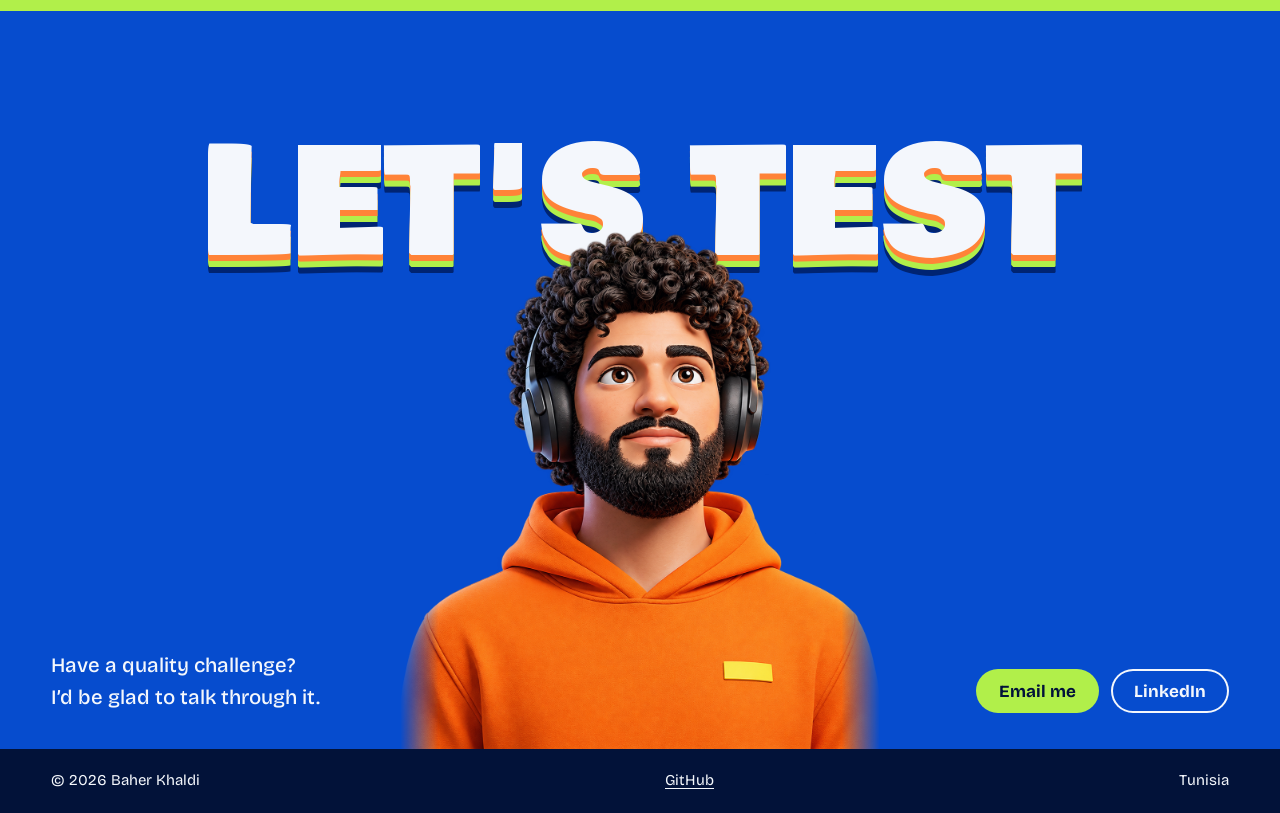
==== commit d1be67f6: "Sections update" ====
--- a/index.html
+++ b/index.html
@@ -75,7 +75,7 @@
 
       <div class="avatar">
         <div class="avatar-plane">
-          <img src="Baher.png" alt="Baher Khaldi, QA Manual and Automation Engineer" width="1202" height="1344" fetchpriority="high">
+          <img src="Baher.png" alt="Baher Khaldi, QA Manual and Automation Engineer" width="1202" height="1309" fetchpriority="high">
         </div>
       </div>
 
@@ -151,6 +151,34 @@
         </ol>
         <dl class="flagship-facts"><div><dt>Stages</dt><dd>03</dd></div><div><dt>Frontend</dt><dd>React</dd></div><div><dt>Backend</dt><dd>NestJS</dd></div></dl>
       </article>
+      <article class="flagship flagship--lime" data-pop>
+        <div class="flagship-copy"><div><h3>AI Text Extractor</h3><p class="flagship-tagline">Turn a photo of text into a clean, editable file.</p></div>
+          <p class="flagship-role">Personal project · 2025</p>
+          <p>Built a Spring Boot service that sends an uploaded image to Gemini 2.5 Flash, reads printed or handwritten text, and returns it as a downloadable PDF or DOCX.</p>
+          <p>Tools: Spring Boot · Java 17 · Gemini API · iText · Apache POI</p>
+          <p class="flagship-links"><a href="https://aitextextractor-production.up.railway.app" target="_blank" rel="noopener noreferrer">Live demo<span aria-hidden="true"> ↗</span><span class="sr-only"> (opens in a new tab)</span></a><a href="https://github.com/BaherKh1/AITextExtractor" target="_blank" rel="noopener noreferrer">Source code<span aria-hidden="true"> ↗</span><span class="sr-only"> (opens in a new tab)</span></a></p>
+        </div>
+        <ol class="flow-pill" aria-label="Workflow steps">
+          <li class="flow-pill__step">
+            <span class="flow-pill__num" aria-hidden="true">01</span>
+            <span class="flow-pill__name">Upload image</span>
+            <span class="flow-pill__caption">Printed or handwritten photo</span>
+          </li>
+          <li class="flow-pill__connector" aria-hidden="true"></li>
+          <li class="flow-pill__step">
+            <span class="flow-pill__num" aria-hidden="true">02</span>
+            <span class="flow-pill__name">Gemini OCR</span>
+            <span class="flow-pill__caption">Gemini 2.5 Flash reads the text</span>
+          </li>
+          <li class="flow-pill__connector" aria-hidden="true"></li>
+          <li class="flow-pill__step flow-pill__step--outcome">
+            <span class="flow-pill__num" aria-hidden="true">03</span>
+            <span class="flow-pill__name">Export file</span>
+            <span class="flow-pill__caption">Download as PDF or DOCX</span>
+          </li>
+        </ol>
+        <dl class="flagship-facts"><div><dt>Backend</dt><dd>Spring Boot</dd></div><div><dt>AI</dt><dd>Gemini 2.5</dd></div><div><dt>Output</dt><dd>PDF · DOCX</dd></div></dl>
+      </article>
     </section>
 
     <section class="lab" id="about" aria-labelledby="about-title">
--- a/styles/site.css
+++ b/styles/site.css
@@ -501,20 +501,22 @@
     font-size: 23.3vw; /* ~88% of the viewport at the widest glyphs */
   }
 
-  /* Bigger avatar: 80vw across the shoulders, bottom flush with the
-     stage, head in front of the lower half of the wordmark. */
+  /* Fit the artwork inside the stage instead of cropping it: the box
+     spans the screen, `contain` keeps the whole character, and the
+     edge fade hides the artwork's own shoulder crop on narrow phones
+     where the box ends up wider than the image. */
   .avatar {
     position: absolute;
     top: calc(var(--hero-stage) * 0.21);
     right: 0;
     left: 0;
-    width: min(80vw, 34rem);
+    width: min(100vw, 34rem);
     height: calc(var(--hero-stage) * 0.79);
     margin: 0 auto;
     aspect-ratio: auto;
     transform-origin: bottom center;
-    -webkit-mask-image: none;
-    mask-image: none;
+    -webkit-mask-image: linear-gradient(90deg, transparent, #000 8%, #000 92%, transparent);
+    mask-image: linear-gradient(90deg, transparent, #000 8%, #000 92%, transparent);
   }
 
   /* Fade in only: a vertical rise would lift the shoulders off the
@@ -524,8 +526,8 @@
   }
 
   .avatar img {
-    object-fit: cover;
-    object-position: 50% 0;
+    object-fit: contain;            /* was cover, which sliced the arms */
+    object-position: 50% 100%;      /* keep the shoulders on the stage edge */
     animation: none;
   }
 
@@ -617,6 +619,34 @@
   background: var(--color-text);
   color: var(--color-text-inverse);
   --focus-ring: var(--color-text-inverse);
+}
+
+/* Third card: lime keeps the warm / ink / lime rhythm and holds navy
+   text at 14:1 contrast. */
+.flagship--lime {
+  background: var(--color-highlight);
+  color: var(--color-on-highlight);
+  --focus-ring: var(--color-on-highlight);
+}
+
+/* Repo + live demo links, same weight as the role line. */
+.flagship-links {
+  display: flex;
+  flex-wrap: wrap;
+  gap: 0.25rem 1.5rem;
+  font-weight: var(--weight-bold);
+}
+
+.flagship-links a {
+  text-decoration: underline;
+  text-decoration-thickness: 2px;
+  text-underline-offset: 0.22em;
+}
+
+@media (hover: hover) {
+  .flagship-links a:hover {
+    text-decoration-thickness: 3px;
+  }
 }
 
 .flagship h3 {
@@ -736,6 +766,12 @@
   --flow-outline: var(--color-text-inverse);
   --flow-outcome-bg: var(--color-text-inverse);
   --flow-outcome-text: var(--color-text);
+}
+
+/* The lime card labels its outcome in its own lime, the way the warm
+   card uses its orange, instead of inheriting the warm orange. */
+.flagship--lime .flow-pill {
+  --flow-outcome-text: var(--color-highlight);
 }
 
 .flow-pill__step {
